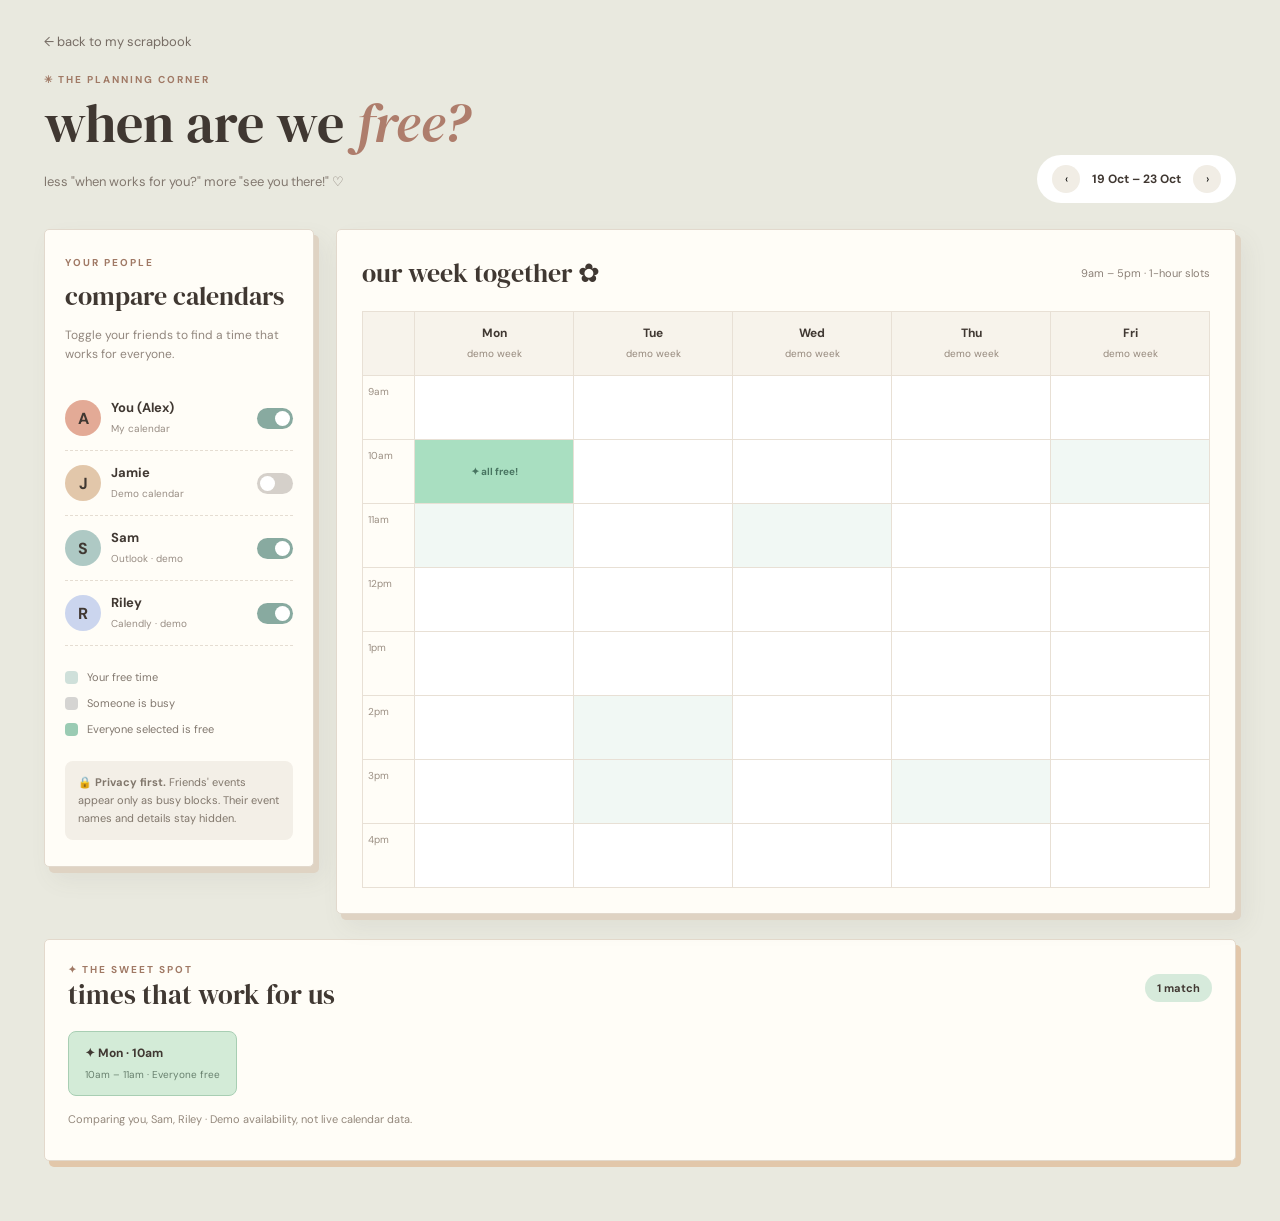
==== calendar.html @ c8f4300e "calendar update" ====
<!DOCTYPE html>
<html lang="en">
<head>
<meta charset="UTF-8">
<meta name="viewport" content="width=device-width, initial-scale=1">
<title>Our Little Plans — Calendar</title>
<style>
@import url('https://fonts.googleapis.com/css2?family=DM+Sans:wght@400;500;600;700&family=DM+Serif+Display:ital@0;1&display=swap');

:root {
  --ink: #403832;
  --paper: #fffdf7;
  --peach: #e3aa96;
  --sage: #aec9c4;
  --mint: #cfe0da;
  --beige: #e2c7aa;
  --grey: #e8e6e2;
}

* { box-sizing: border-box; }

body {
  margin: 0;
  color: var(--ink);
  font-family: 'DM Sans', sans-serif;
  background: #e9e9df;
}

button { font: inherit; cursor: pointer; }

.page {
  max-width: 1240px;
  margin: 0 auto;
  padding: 30px 24px 60px;
}

.back {
  color: #766c64;
  text-decoration: none;
  font-size: 13px;
}

.header {
  display: flex;
  justify-content: space-between;
  align-items: end;
  gap: 20px;
  margin: 22px 0 26px;
}

h1, h2, h3 {
  font-family: 'DM Serif Display', serif;
  font-weight: 400;
}

h1 { font-size: clamp(34px, 5vw, 54px); margin: 0; }
h1 em { color: #ae7d6c; }

.subtitle { color: #82786f; font-size: 13px; }

.week-nav {
  display: flex;
  align-items: center;
  gap: 12px;
  background: white;
  padding: 10px 15px;
  border-radius: 30px;
  font-size: 12px;
  white-space: nowrap;
}

.week-nav button {
  border: 0;
  background: #f1ede5;
  width: 28px;
  height: 28px;
  border-radius: 50%;
}

.layout {
  display: grid;
  grid-template-columns: 270px minmax(0, 1fr);
  gap: 22px;
  align-items: start;
}

.paper {
  background: var(--paper);
  border: 1px solid #e2d9cd;
  border-radius: 5px;
  box-shadow: 5px 6px 0 #dfd3c3, 9px 12px 25px #665d5015;
}

.sidebar { padding: 26px 20px; }

.small-label {
  text-transform: uppercase;
  letter-spacing: 2px;
  color: #a07965;
  font-size: 10px;
  font-weight: 700;
}

.sidebar h2 { margin: 9px 0 6px; font-size: 26px; }

.helper {
  color: #92877e;
  font-size: 12px;
  line-height: 1.6;
  margin-bottom: 22px;
}

.friend {
  display: flex;
  align-items: center;
  gap: 10px;
  padding: 13px 0;
  border-bottom: 1px dashed #e5ddd2;
  cursor: pointer;
}

.friend input {
  position: absolute;
  opacity: 0;
}

.avatar {
  width: 36px;
  height: 36px;
  border-radius: 50%;
  display: grid;
  place-items: center;
  font-weight: 700;
  flex-shrink: 0;
}

.friend-info { flex: 1; min-width: 0; }
.friend-info strong { display: block; font-size: 13px; }
.friend-info small { color: #988d84; font-size: 10px; }

.switch {
  width: 36px;
  height: 21px;
  border-radius: 20px;
  background: #d5d0ca;
  padding: 3px;
  transition: background .25s;
}

.switch::after {
  content: "";
  display: block;
  width: 15px;
  height: 15px;
  border-radius: 50%;
  background: white;
  transition: transform .25s;
}

.friend input:checked ~ .switch { background: #88aaa0; }
.friend input:checked ~ .switch::after { transform: translateX(15px); }
.friend:focus-within { outline: 2px solid #91b3af; outline-offset: 3px; }

.legend {
  margin-top: 24px;
  display: grid;
  gap: 12px;
  font-size: 11px;
  color: #82786f;
}

.legend-row { display: flex; align-items: center; gap: 9px; }

.dot { width: 13px; height: 13px; border-radius: 4px; }
.dot.free { background: var(--mint); }
.dot.busy { background: #d5d4d2; }
.dot.match { background: #9acbb3; }

.privacy-note {
  background: #f3efe7;
  padding: 13px;
  border-radius: 8px;
  margin-top: 25px;
  color: #81776c;
  font-size: 11px;
  line-height: 1.6;
}

.calendar-paper {
  padding: 25px;
  min-width: 0;
}

.calendar-top {
  display: flex;
  justify-content: space-between;
  align-items: center;
  margin-bottom: 20px;
  gap: 12px;
}

.calendar-top h2 { margin: 0; font-size: 26px; }
.calendar-top span { font-size: 11px; color: #8c8178; }

.calendar-scroll { overflow-x: auto; }

.calendar-grid {
  display: grid;
  grid-template-columns: 52px repeat(5, minmax(92px, 1fr));
  min-width: 550px;
  border-top: 1px solid #e8e0d5;
  border-left: 1px solid #e8e0d5;
}

.grid-head, .time-label, .slot {
  border-right: 1px solid #e8e0d5;
  border-bottom: 1px solid #e8e0d5;
}

.grid-head {
  padding: 13px 4px;
  text-align: center;
  background: #f7f3eb;
}

.grid-head strong { display: block; font-size: 12px; }
.grid-head small { font-size: 10px; color: #95887c; }

.time-label {
  font-size: 10px;
  padding: 9px 5px;
  color: #9b8f83;
}

.slot {
  height: 64px;
  padding: 5px;
  background: white;
  transition: background .35s, transform .2s;
  position: relative;
}

.slot.own-free { background: #f1f8f4; }
.slot.match { background: #ccebd9; }
.slot.best { background: #a9dfc1; }

.slot:hover { filter: brightness(.97); }

.slot-inner {
  height: 100%;
  display: flex;
  flex-direction: column;
  justify-content: center;
  gap: 3px;
}

.slot-label {
  font-size: 10px;
  font-weight: 700;
  color: #487461;
  text-align: center;
}

.busy-bar {
  height: 8px;
  border-radius: 3px;
  background: #d4d3d1;
  animation: slideIn .25s ease both;
}

.busy-bar.mine { background: #d5a491; }

.slot.best .slot-label {
  animation: pop .45s ease both;
}

@keyframes slideIn {
  from { opacity: 0; transform: scaleX(.4); }
  to { opacity: 1; transform: scaleX(1); }
}

@keyframes pop {
  0% { transform: scale(.7); opacity: 0; }
  65% { transform: scale(1.12); }
  100% { transform: scale(1); opacity: 1; }
}

.results {
  margin-top: 25px;
  padding: 23px;
  background: #fffdf7;
  border: 1px solid #e3d9cc;
  border-radius: 5px;
  box-shadow: 5px 6px 0 #e2c7aa;
}

.results-header {
  display: flex;
  justify-content: space-between;
  align-items: center;
  gap: 10px;
}

.results h2 { margin: 0; font-size: 27px; }

.count {
  background: #d6eadb;
  border-radius: 20px;
  padding: 7px 12px;
  font-size: 11px;
  font-weight: 700;
}

.result-list {
  display: flex;
  flex-wrap: wrap;
  gap: 10px;
  margin-top: 18px;
}

.result {
  border: 1px solid #c4dacb;
  background: #edf6ee;
  padding: 13px 16px;
  border-radius: 8px;
  font-size: 12px;
  animation: appear .3s ease both;
}

.result strong { display: block; margin-bottom: 5px; }
.result small { color: #68806e; }

.result.primary {
  background: #d3ebd7;
  border-color: #a8ceb3;
}

@keyframes appear {
  from { opacity: 0; transform: translateY(8px); }
  to { opacity: 1; transform: translateY(0); }
}

.footer-note {
  margin-top: 16px;
  font-size: 11px;
  color: #94887c;
}

@media(max-width: 800px) {
  .layout { grid-template-columns: 1fr; }
  .header { flex-direction: column; align-items: start; }
  .page { padding: 20px 14px 50px; }
  .calendar-paper { padding: 15px; }
}

@media(prefers-reduced-motion: reduce) {
  *, *::before, *::after {
    animation: none !important;
    transition: none !important;
  }
}
</style>
</head>

<body>
<main class="page">
  <a href="hub.html" class="back">← back to my scrapbook</a>

  <header class="header">
    <div>
      <div class="small-label">✳ THE PLANNING CORNER</div>
      <h1>when are we <em>free?</em></h1>
      <p class="subtitle">less "when works for you?" more "see you there!" ♡</p>
    </div>

    <div class="week-nav">
      <button id="prevWeek" aria-label="Previous week">‹</button>
      <strong id="weekTitle">This week's availability</strong>
      <button id="nextWeek" aria-label="Next week">›</button>
    </div>
  </header>

  <div class="layout">
    <aside class="paper sidebar">
      <div class="small-label">YOUR PEOPLE</div>
      <h2>compare calendars</h2>
      <p class="helper">Toggle your friends to find a time that works for everyone.</p>

      <div id="friendList"></div>

      <div class="legend">
        <div class="legend-row"><span class="dot free"></span> Your free time</div>
        <div class="legend-row"><span class="dot busy"></span> Someone is busy</div>
        <div class="legend-row"><span class="dot match"></span> Everyone selected is free</div>
      </div>

      <div class="privacy-note">
        🔒 <strong>Privacy first.</strong>
        Friends' events appear only as busy blocks. Their event names and details stay hidden.
      </div>
    </aside>

    <section class="paper calendar-paper">
      <div class="calendar-top">
        <h2>our week together ✿</h2>
        <span>9am – 5pm · 1-hour slots</span>
      </div>
      <div class="calendar-scroll">
        <div class="calendar-grid" id="calendarGrid"></div>
      </div>
    </section>
  </div>

  <section class="results">
    <div class="results-header">
      <div>
        <div class="small-label">✦ THE SWEET SPOT</div>
        <h2>times that work for us</h2>
      </div>
      <span class="count" id="matchCount">0 matches</span>
    </div>
    <div class="result-list" id="resultList"></div>
    <p class="footer-note" id="resultNote"></p>
  </section>
</main>

<script>
// DEMO DATA — no external calendar accounts are accessed.
const DAYS = ["Mon", "Tue", "Wed", "Thu", "Fri"];
const HOURS = [9,10,11,12,13,14,15,16];

const people = [
  {
    id: "alex",
    name: "You (Alex)",
    source: "My calendar",
    color: "#e3aa96",
    free: ["Mon-10","Mon-11","Tue-14","Tue-15","Wed-11","Thu-15","Fri-10"]
  },
  {
    id: "jamie",
    name: "Jamie",
    source: "Demo calendar",
    color: "#e2c7aa",
    free: ["Mon-10","Mon-11","Tue-14","Wed-11","Thu-15"]
  },
  {
    id: "sam",
    name: "Sam",
    source: "Outlook · demo",
    color: "#aec9c4",
    free: ["Mon-10","Tue-14","Wed-11","Fri-10"]
  },
  {
    id: "riley",
    name: "Riley",
    source: "Calendly · demo",
    color: "#cbd5ee",
    free: ["Mon-10","Tue-15","Thu-15","Fri-12"]
  }
];

const selected = new Set(["sam","riley"]);
let weekOffset = 0;

const friendList = document.getElementById("friendList");
const grid = document.getElementById("calendarGrid");
const resultList = document.getElementById("resultList");
const matchCount = document.getElementById("matchCount");
const resultNote = document.getElementById("resultNote");

function renderFriends() {
  friendList.innerHTML = "";

  people.forEach((person, index) => {
    const row = document.createElement("label");
    row.className = "friend";

    const checked = index === 0 || selected.has(person.id);

    row.innerHTML = `
      <span class="avatar" style="background:${person.color}">
        ${person.name === "You (Alex)" ? "A" : person.name[0]}
      </span>
      <span class="friend-info">
        <strong>${person.name}</strong>
        <small>${person.source}</small>
      </span>
      <input type="checkbox" ${checked ? "checked" : ""}
        ${index === 0 ? "disabled" : ""}>
      <span class="switch"></span>
    `;

    if (index !== 0) {
      const checkbox = row.querySelector("input");
      checkbox.addEventListener("change", () => {
        if (checkbox.checked) selected.add(person.id);
        else selected.delete(person.id);
        renderCalendar();
      });
    }

    friendList.appendChild(row);
  });
}

function activePeople() {
  return people.filter(p => p.id === "alex" || selected.has(p.id));
}

function isFree(person, slot) {
  return person.free.includes(slot);
}

function formatHour(hour) {
  const suffix = hour >= 12 ? "pm" : "am";
  const number = hour % 12 || 12;
  return `${number}${suffix}`;
}

function getMatches() {
  const active = activePeople();
  const matches = [];

  DAYS.forEach(day => {
    HOURS.forEach(hour => {
      const slot = `${day}-${hour}`;
      if (active.every(person => isFree(person, slot))) {
        matches.push({day, hour, slot});
      }
    });
  });

  return matches;
}

function renderCalendar() {
  const active = activePeople();
  const matches = getMatches();
  const matchKeys = new Set(matches.map(m => m.slot));

  grid.innerHTML = '<div class="grid-head"></div>';

  DAYS.forEach(day => {
    const el = document.createElement("div");
    el.className = "grid-head";
    el.innerHTML = `<strong>${day}</strong><small>demo week</small>`;
    grid.appendChild(el);
  });

  HOURS.forEach(hour => {
    const time = document.createElement("div");
    time.className = "time-label";
    time.textContent = formatHour(hour);
    grid.appendChild(time);

    DAYS.forEach(day => {
      const slot = `${day}-${hour}`;
      const ownFree = isFree(people[0], slot);
      const everyoneFree = matchKeys.has(slot);

      const cell = document.createElement("div");
      cell.className = "slot";

      if (ownFree) cell.classList.add("own-free");
      if (everyoneFree && active.length > 1) cell.classList.add("match");
      if (everyoneFree && active.length > 2) cell.classList.add("best");

      const inner = document.createElement("div");
      inner.className = "slot-inner";

      if (everyoneFree && active.length > 1) {
        const label = document.createElement("span");
        label.className = "slot-label";
        label.textContent = "✦ all free!";
        inner.appendChild(label);
      } 

      cell.title = `${day} ${formatHour(hour)} — ${
        everyoneFree ? "Everyone selected is free" : "Not everyone is free"
      }`;

      cell.appendChild(inner);
      grid.appendChild(cell);
    });
  });

  renderResults(matches);
}

function renderResults(matches) {
  matchCount.textContent =
    `${matches.length} ${matches.length === 1 ? "match" : "matches"}`;

  resultList.innerHTML = "";

  if (matches.length === 0) {
    resultList.textContent = "No shared free slots this week. Try toggling off a friend ♡";
  } else {
    matches.forEach((match, index) => {
      const card = document.createElement("div");
      card.className = `result ${index === 0 ? "primary" : ""}`;
      card.style.animationDelay = `${index * 60}ms`;

      const title = document.createElement("strong");
      title.textContent = `${index === 0 ? "✦ " : "♡ "}${match.day} · ${formatHour(match.hour)}`;

      const detail = document.createElement("small");
      detail.textContent = `${formatHour(match.hour)} – ${formatHour(match.hour + 1)} · Everyone free`;

      card.append(title, detail);
      resultList.appendChild(card);
    });
  }

  const names = activePeople().map(p =>
    p.id === "alex" ? "you" : p.name
  );

  resultNote.textContent =
    `Comparing ${names.join(", ")} · Demo availability, not live calendar data.`;
}

// Week navigation changes the displayed week label.
// The demo availability template repeats each week.
function updateWeek() {
  const monday = new Date(2026, 9, 19);
  monday.setDate(monday.getDate() + weekOffset * 7);

  const friday = new Date(monday);
  friday.setDate(friday.getDate() + 4);

  const options = {day:"numeric", month:"short"};
  document.getElementById("weekTitle").textContent =
    `${monday.toLocaleDateString("en-GB", options)} – ${friday.toLocaleDateString("en-GB", options)}`;

  renderCalendar();
}

document.getElementById("prevWeek").addEventListener("click", () => {
  weekOffset--;
  updateWeek();
});

document.getElementById("nextWeek").addEventListener("click", () => {
  weekOffset++;
  updateWeek();
});

renderFriends();
updateWeek();
</script>
</body>
</html>
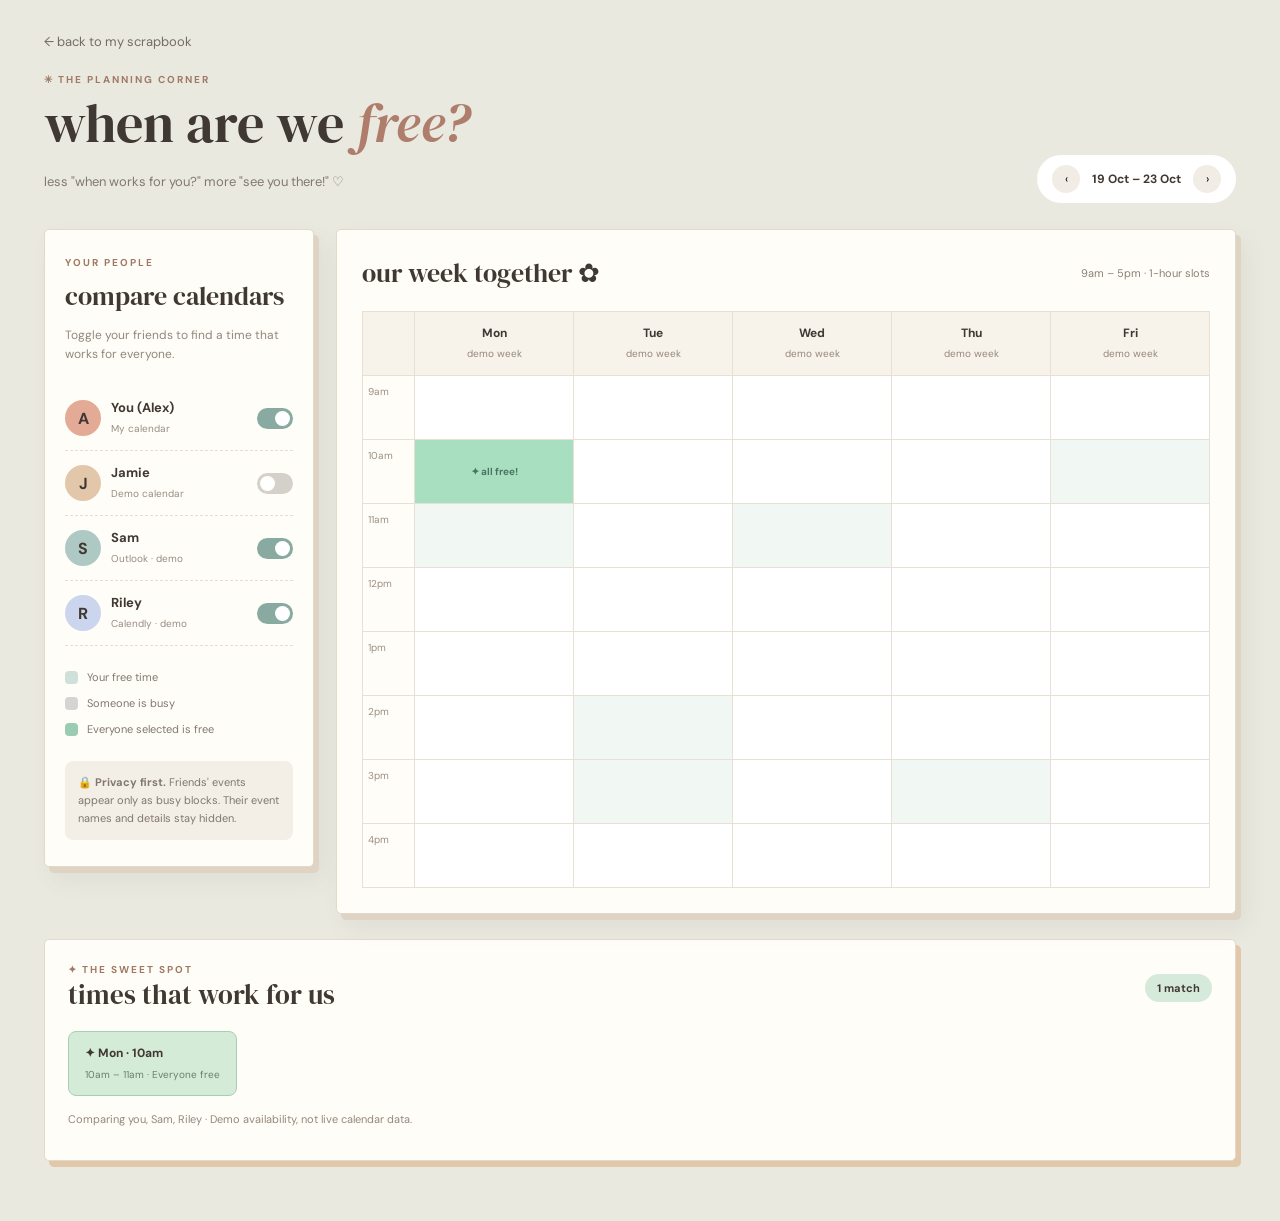
==== commit 19ac99f8: "commit for safety net" ====
--- a/calendar.html
+++ b/calendar.html
@@ -262,18 +262,7 @@
   text-align: center;
 }
 
-.busy-bar {
-  height: 8px;
-  border-radius: 3px;
-  background: #d4d3d1;
-  animation: slideIn .25s ease both;
-}
-
-.busy-bar.mine { background: #d5a491; }
-
-.slot.best .slot-label {
-  animation: pop .45s ease both;
-}
+
 
 @keyframes slideIn {
   from { opacity: 0; transform: scaleX(.4); }
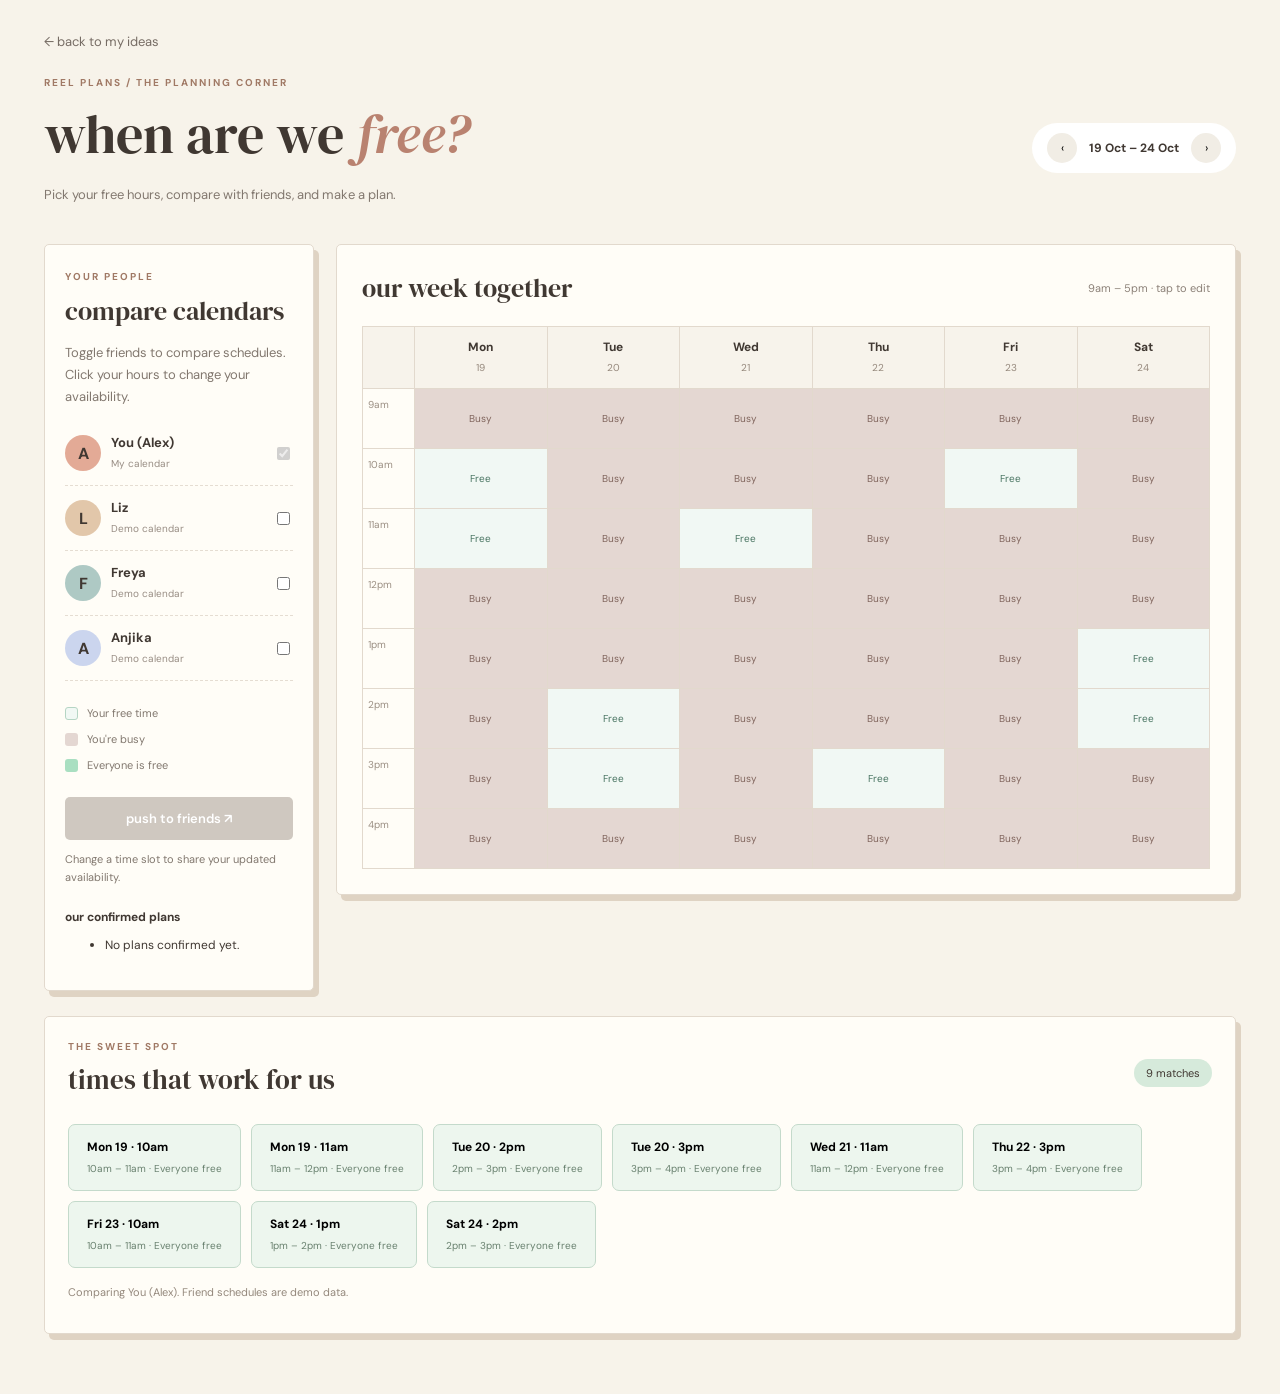
==== commit 6e4f7c77: "updated calendar" ====
--- a/calendar.html
+++ b/calendar.html
@@ -2,370 +2,27 @@
 <!DOCTYPE html>
 <html lang="en">
 <head>
-<meta charset="UTF-8">
-<meta name="viewport" content="width=device-width, initial-scale=1">
-<title>Our Little Plans — Calendar</title>
-<style>
-@import url('https://fonts.googleapis.com/css2?family=DM+Sans:wght@400;500;600;700&family=DM+Serif+Display:ital@0;1&display=swap');
+  <meta charset="UTF-8">
+  <meta name="viewport" content="width=device-width, initial-scale=1">
+  <title>Reel Plans | Calendar</title>
+  <link rel="stylesheet" href="calendar.css">
+  <script src="calendar.js" defer></script>
+</head>
+<body>
 
-:root {
-  --ink: #403832;
-  --paper: #fffdf7;
-  --peach: #e3aa96;
-  --sage: #aec9c4;
-  --mint: #cfe0da;
-  --beige: #e2c7aa;
-  --grey: #e8e6e2;
-}
-
-* { box-sizing: border-box; }
-
-body {
-  margin: 0;
-  color: var(--ink);
-  font-family: 'DM Sans', sans-serif;
-  background: #e9e9df;
-}
-
-button { font: inherit; cursor: pointer; }
-
-.page {
-  max-width: 1240px;
-  margin: 0 auto;
-  padding: 30px 24px 60px;
-}
-
-.back {
-  color: #766c64;
-  text-decoration: none;
-  font-size: 13px;
-}
-
-.header {
-  display: flex;
-  justify-content: space-between;
-  align-items: end;
-  gap: 20px;
-  margin: 22px 0 26px;
-}
-
-h1, h2, h3 {
-  font-family: 'DM Serif Display', serif;
-  font-weight: 400;
-}
-
-h1 { font-size: clamp(34px, 5vw, 54px); margin: 0; }
-h1 em { color: #ae7d6c; }
-
-.subtitle { color: #82786f; font-size: 13px; }
-
-.week-nav {
-  display: flex;
-  align-items: center;
-  gap: 12px;
-  background: white;
-  padding: 10px 15px;
-  border-radius: 30px;
-  font-size: 12px;
-  white-space: nowrap;
-}
-
-.week-nav button {
-  border: 0;
-  background: #f1ede5;
-  width: 28px;
-  height: 28px;
-  border-radius: 50%;
-}
-
-.layout {
-  display: grid;
-  grid-template-columns: 270px minmax(0, 1fr);
-  gap: 22px;
-  align-items: start;
-}
-
-.paper {
-  background: var(--paper);
-  border: 1px solid #e2d9cd;
-  border-radius: 5px;
-  box-shadow: 5px 6px 0 #dfd3c3, 9px 12px 25px #665d5015;
-}
-
-.sidebar { padding: 26px 20px; }
-
-.small-label {
-  text-transform: uppercase;
-  letter-spacing: 2px;
-  color: #a07965;
-  font-size: 10px;
-  font-weight: 700;
-}
-
-.sidebar h2 { margin: 9px 0 6px; font-size: 26px; }
-
-.helper {
-  color: #92877e;
-  font-size: 12px;
-  line-height: 1.6;
-  margin-bottom: 22px;
-}
-
-.friend {
-  display: flex;
-  align-items: center;
-  gap: 10px;
-  padding: 13px 0;
-  border-bottom: 1px dashed #e5ddd2;
-  cursor: pointer;
-}
-
-.friend input {
-  position: absolute;
-  opacity: 0;
-}
-
-.avatar {
-  width: 36px;
-  height: 36px;
-  border-radius: 50%;
-  display: grid;
-  place-items: center;
-  font-weight: 700;
-  flex-shrink: 0;
-}
-
-.friend-info { flex: 1; min-width: 0; }
-.friend-info strong { display: block; font-size: 13px; }
-.friend-info small { color: #988d84; font-size: 10px; }
-
-.switch {
-  width: 36px;
-  height: 21px;
-  border-radius: 20px;
-  background: #d5d0ca;
-  padding: 3px;
-  transition: background .25s;
-}
-
-.switch::after {
-  content: "";
-  display: block;
-  width: 15px;
-  height: 15px;
-  border-radius: 50%;
-  background: white;
-  transition: transform .25s;
-}
-
-.friend input:checked ~ .switch { background: #88aaa0; }
-.friend input:checked ~ .switch::after { transform: translateX(15px); }
-.friend:focus-within { outline: 2px solid #91b3af; outline-offset: 3px; }
-
-.legend {
-  margin-top: 24px;
-  display: grid;
-  gap: 12px;
-  font-size: 11px;
-  color: #82786f;
-}
-
-.legend-row { display: flex; align-items: center; gap: 9px; }
-
-.dot { width: 13px; height: 13px; border-radius: 4px; }
-.dot.free { background: var(--mint); }
-.dot.busy { background: #d5d4d2; }
-.dot.match { background: #9acbb3; }
-
-.privacy-note {
-  background: #f3efe7;
-  padding: 13px;
-  border-radius: 8px;
-  margin-top: 25px;
-  color: #81776c;
-  font-size: 11px;
-  line-height: 1.6;
-}
-
-.calendar-paper {
-  padding: 25px;
-  min-width: 0;
-}
-
-.calendar-top {
-  display: flex;
-  justify-content: space-between;
-  align-items: center;
-  margin-bottom: 20px;
-  gap: 12px;
-}
-
-.calendar-top h2 { margin: 0; font-size: 26px; }
-.calendar-top span { font-size: 11px; color: #8c8178; }
-
-.calendar-scroll { overflow-x: auto; }
-
-.calendar-grid {
-  display: grid;
-  grid-template-columns: 52px repeat(5, minmax(92px, 1fr));
-  min-width: 550px;
-  border-top: 1px solid #e8e0d5;
-  border-left: 1px solid #e8e0d5;
-}
-
-.grid-head, .time-label, .slot {
-  border-right: 1px solid #e8e0d5;
-  border-bottom: 1px solid #e8e0d5;
-}
-
-.grid-head {
-  padding: 13px 4px;
-  text-align: center;
-  background: #f7f3eb;
-}
-
-.grid-head strong { display: block; font-size: 12px; }
-.grid-head small { font-size: 10px; color: #95887c; }
-
-.time-label {
-  font-size: 10px;
-  padding: 9px 5px;
-  color: #9b8f83;
-}
-
-.slot {
-  height: 64px;
-  padding: 5px;
-  background: white;
-  transition: background .35s, transform .2s;
-  position: relative;
-}
-
-.slot.own-free { background: #f1f8f4; }
-.slot.match { background: #ccebd9; }
-.slot.best { background: #a9dfc1; }
-
-.slot:hover { filter: brightness(.97); }
-
-.slot-inner {
-  height: 100%;
-  display: flex;
-  flex-direction: column;
-  justify-content: center;
-  gap: 3px;
-}
-
-.slot-label {
-  font-size: 10px;
-  font-weight: 700;
-  color: #487461;
-  text-align: center;
-}
-
-
-
-@keyframes slideIn {
-  from { opacity: 0; transform: scaleX(.4); }
-  to { opacity: 1; transform: scaleX(1); }
-}
-
-@keyframes pop {
-  0% { transform: scale(.7); opacity: 0; }
-  65% { transform: scale(1.12); }
-  100% { transform: scale(1); opacity: 1; }
-}
-
-.results {
-  margin-top: 25px;
-  padding: 23px;
-  background: #fffdf7;
-  border: 1px solid #e3d9cc;
-  border-radius: 5px;
-  box-shadow: 5px 6px 0 #e2c7aa;
-}
-
-.results-header {
-  display: flex;
-  justify-content: space-between;
-  align-items: center;
-  gap: 10px;
-}
-
-.results h2 { margin: 0; font-size: 27px; }
-
-.count {
-  background: #d6eadb;
-  border-radius: 20px;
-  padding: 7px 12px;
-  font-size: 11px;
-  font-weight: 700;
-}
-
-.result-list {
-  display: flex;
-  flex-wrap: wrap;
-  gap: 10px;
-  margin-top: 18px;
-}
-
-.result {
-  border: 1px solid #c4dacb;
-  background: #edf6ee;
-  padding: 13px 16px;
-  border-radius: 8px;
-  font-size: 12px;
-  animation: appear .3s ease both;
-}
-
-.result strong { display: block; margin-bottom: 5px; }
-.result small { color: #68806e; }
-
-.result.primary {
-  background: #d3ebd7;
-  border-color: #a8ceb3;
-}
-
-@keyframes appear {
-  from { opacity: 0; transform: translateY(8px); }
-  to { opacity: 1; transform: translateY(0); }
-}
-
-.footer-note {
-  margin-top: 16px;
-  font-size: 11px;
-  color: #94887c;
-}
-
-@media(max-width: 800px) {
-  .layout { grid-template-columns: 1fr; }
-  .header { flex-direction: column; align-items: start; }
-  .page { padding: 20px 14px 50px; }
-  .calendar-paper { padding: 15px; }
-}
-
-@media(prefers-reduced-motion: reduce) {
-  *, *::before, *::after {
-    animation: none !important;
-    transition: none !important;
-  }
-}
-</style>
-</head>
-
-<body>
 <main class="page">
-  <a href="hub.html" class="back">← back to my scrapbook</a>
+  <a href="real_app.py" class="back">← back to my ideas</a>
 
   <header class="header">
     <div>
-      <div class="small-label">✳ THE PLANNING CORNER</div>
+      <div class="small-label">REEL PLANS / THE PLANNING CORNER</div>
       <h1>when are we <em>free?</em></h1>
-      <p class="subtitle">less "when works for you?" more "see you there!" ♡</p>
+      <p class="subtitle">Pick your free hours, compare with friends, and make a plan.</p>
     </div>
 
     <div class="week-nav">
       <button id="prevWeek" aria-label="Previous week">‹</button>
-      <strong id="weekTitle">This week's availability</strong>
+      <strong id="weekTitle"></strong>
       <button id="nextWeek" aria-label="Next week">›</button>
     </div>
   </header>
@@ -374,27 +31,36 @@
     <aside class="paper sidebar">
       <div class="small-label">YOUR PEOPLE</div>
       <h2>compare calendars</h2>
-      <p class="helper">Toggle your friends to find a time that works for everyone.</p>
+      <p class="helper">
+        Toggle friends to compare schedules.
+        Click your hours to change your availability.
+      </p>
 
       <div id="friendList"></div>
 
       <div class="legend">
-        <div class="legend-row"><span class="dot free"></span> Your free time</div>
-        <div class="legend-row"><span class="dot busy"></span> Someone is busy</div>
-        <div class="legend-row"><span class="dot match"></span> Everyone selected is free</div>
+        <div class="legend-row"><span class="dot free"></span>Your free time</div>
+        <div class="legend-row"><span class="dot busy"></span>You're busy</div>
+        <div class="legend-row"><span class="dot match"></span>Everyone is free</div>
       </div>
 
-      <div class="privacy-note">
-        🔒 <strong>Privacy first.</strong>
-        Friends' events appear only as busy blocks. Their event names and details stay hidden.
+      <button id="pushBtn" class="push-btn" disabled>push to friends ↗</button>
+      <p class="push-hint" id="pushHint">
+        Change a time slot to share your updated availability.
+      </p>
+
+      <div class="saved-plans">
+        <strong>our confirmed plans</strong>
+        <ul id="savedPlans"></ul>
       </div>
     </aside>
 
     <section class="paper calendar-paper">
       <div class="calendar-top">
-        <h2>our week together ✿</h2>
-        <span>9am – 5pm · 1-hour slots</span>
+        <h2>our week together</h2>
+        <span>9am – 5pm · tap to edit</span>
       </div>
+
       <div class="calendar-scroll">
         <div class="calendar-grid" id="calendarGrid"></div>
       </div>
@@ -404,241 +70,39 @@
   <section class="results">
     <div class="results-header">
       <div>
-        <div class="small-label">✦ THE SWEET SPOT</div>
+        <div class="small-label">THE SWEET SPOT</div>
         <h2>times that work for us</h2>
       </div>
       <span class="count" id="matchCount">0 matches</span>
     </div>
+
     <div class="result-list" id="resultList"></div>
     <p class="footer-note" id="resultNote"></p>
   </section>
 </main>
 
-<script>
-// DEMO DATA — no external calendar accounts are accessed.
-const DAYS = ["Mon", "Tue", "Wed", "Thu", "Fri"];
-const HOURS = [9,10,11,12,13,14,15,16];
+<!-- PLAN POPUP -->
+<div class="modal" id="planModal" hidden>
+  <div class="modal-content" role="dialog"
+       aria-modal="true" aria-labelledby="modalTitle">
 
-const people = [
-  {
-    id: "alex",
-    name: "You (Alex)",
-    source: "My calendar",
-    color: "#e3aa96",
-    free: ["Mon-10","Mon-11","Tue-14","Tue-15","Wed-11","Thu-15","Fri-10"]
-  },
-  {
-    id: "jamie",
-    name: "Jamie",
-    source: "Demo calendar",
-    color: "#e2c7aa",
-    free: ["Mon-10","Mon-11","Tue-14","Wed-11","Thu-15"]
-  },
-  {
-    id: "sam",
-    name: "Sam",
-    source: "Outlook · demo",
-    color: "#aec9c4",
-    free: ["Mon-10","Tue-14","Wed-11","Fri-10"]
-  },
-  {
-    id: "riley",
-    name: "Riley",
-    source: "Calendly · demo",
-    color: "#cbd5ee",
-    free: ["Mon-10","Tue-15","Thu-15","Fri-12"]
-  }
-];
+    <button class="close" id="closeModal" aria-label="Close popup">×</button>
 
-const selected = new Set(["sam","riley"]);
-let weekOffset = 0;
+    <div class="small-label">LET'S MAKE IT HAPPEN</div>
+    <h2 id="modalTitle">it's a date!</h2>
+    <p class="modal-date" id="modalDate"></p>
 
-const friendList = document.getElementById("friendList");
-const grid = document.getElementById("calendarGrid");
-const resultList = document.getElementById("resultList");
-const matchCount = document.getElementById("matchCount");
-const resultNote = document.getElementById("resultNote");
+    <div class="suggestions-title">suggestions from your saved content</div>
+    <div id="suggestions"></div>
 
-function renderFriends() {
-  friendList.innerHTML = "";
+    <label class="place-label" for="placeInput">where are we going?</label>
+    <input class="place-input" id="placeInput"
+           placeholder="Type a place or choose above">
 
-  people.forEach((person, index) => {
-    const row = document.createElement("label");
-    row.className = "friend";
+    <button class="confirm-btn" id="confirmPlan">make this plan ↗</button>
+    <p class="modal-message" id="modalMessage" role="status"></p>
+  </div>
+</div>
 
-    const checked = index === 0 || selected.has(person.id);
-
-    row.innerHTML = `
-      <span class="avatar" style="background:${person.color}">
-        ${person.name === "You (Alex)" ? "A" : person.name[0]}
-      </span>
-      <span class="friend-info">
-        <strong>${person.name}</strong>
-        <small>${person.source}</small>
-      </span>
-      <input type="checkbox" ${checked ? "checked" : ""}
-        ${index === 0 ? "disabled" : ""}>
-      <span class="switch"></span>
-    `;
-
-    if (index !== 0) {
-      const checkbox = row.querySelector("input");
-      checkbox.addEventListener("change", () => {
-        if (checkbox.checked) selected.add(person.id);
-        else selected.delete(person.id);
-        renderCalendar();
-      });
-    }
-
-    friendList.appendChild(row);
-  });
-}
-
-function activePeople() {
-  return people.filter(p => p.id === "alex" || selected.has(p.id));
-}
-
-function isFree(person, slot) {
-  return person.free.includes(slot);
-}
-
-function formatHour(hour) {
-  const suffix = hour >= 12 ? "pm" : "am";
-  const number = hour % 12 || 12;
-  return `${number}${suffix}`;
-}
-
-function getMatches() {
-  const active = activePeople();
-  const matches = [];
-
-  DAYS.forEach(day => {
-    HOURS.forEach(hour => {
-      const slot = `${day}-${hour}`;
-      if (active.every(person => isFree(person, slot))) {
-        matches.push({day, hour, slot});
-      }
-    });
-  });
-
-  return matches;
-}
-
-function renderCalendar() {
-  const active = activePeople();
-  const matches = getMatches();
-  const matchKeys = new Set(matches.map(m => m.slot));
-
-  grid.innerHTML = '<div class="grid-head"></div>';
-
-  DAYS.forEach(day => {
-    const el = document.createElement("div");
-    el.className = "grid-head";
-    el.innerHTML = `<strong>${day}</strong><small>demo week</small>`;
-    grid.appendChild(el);
-  });
-
-  HOURS.forEach(hour => {
-    const time = document.createElement("div");
-    time.className = "time-label";
-    time.textContent = formatHour(hour);
-    grid.appendChild(time);
-
-    DAYS.forEach(day => {
-      const slot = `${day}-${hour}`;
-      const ownFree = isFree(people[0], slot);
-      const everyoneFree = matchKeys.has(slot);
-
-      const cell = document.createElement("div");
-      cell.className = "slot";
-
-      if (ownFree) cell.classList.add("own-free");
-      if (everyoneFree && active.length > 1) cell.classList.add("match");
-      if (everyoneFree && active.length > 2) cell.classList.add("best");
-
-      const inner = document.createElement("div");
-      inner.className = "slot-inner";
-
-      if (everyoneFree && active.length > 1) {
-        const label = document.createElement("span");
-        label.className = "slot-label";
-        label.textContent = "✦ all free!";
-        inner.appendChild(label);
-      } 
-
-      cell.title = `${day} ${formatHour(hour)} — ${
-        everyoneFree ? "Everyone selected is free" : "Not everyone is free"
-      }`;
-
-      cell.appendChild(inner);
-      grid.appendChild(cell);
-    });
-  });
-
-  renderResults(matches);
-}
-
-function renderResults(matches) {
-  matchCount.textContent =
-    `${matches.length} ${matches.length === 1 ? "match" : "matches"}`;
-
-  resultList.innerHTML = "";
-
-  if (matches.length === 0) {
-    resultList.textContent = "No shared free slots this week. Try toggling off a friend ♡";
-  } else {
-    matches.forEach((match, index) => {
-      const card = document.createElement("div");
-      card.className = `result ${index === 0 ? "primary" : ""}`;
-      card.style.animationDelay = `${index * 60}ms`;
-
-      const title = document.createElement("strong");
-      title.textContent = `${index === 0 ? "✦ " : "♡ "}${match.day} · ${formatHour(match.hour)}`;
-
-      const detail = document.createElement("small");
-      detail.textContent = `${formatHour(match.hour)} – ${formatHour(match.hour + 1)} · Everyone free`;
-
-      card.append(title, detail);
-      resultList.appendChild(card);
-    });
-  }
-
-  const names = activePeople().map(p =>
-    p.id === "alex" ? "you" : p.name
-  );
-
-  resultNote.textContent =
-    `Comparing ${names.join(", ")} · Demo availability, not live calendar data.`;
-}
-
-// Week navigation changes the displayed week label.
-// The demo availability template repeats each week.
-function updateWeek() {
-  const monday = new Date(2026, 9, 19);
-  monday.setDate(monday.getDate() + weekOffset * 7);
-
-  const friday = new Date(monday);
-  friday.setDate(friday.getDate() + 4);
-
-  const options = {day:"numeric", month:"short"};
-  document.getElementById("weekTitle").textContent =
-    `${monday.toLocaleDateString("en-GB", options)} – ${friday.toLocaleDateString("en-GB", options)}`;
-
-  renderCalendar();
-}
-
-document.getElementById("prevWeek").addEventListener("click", () => {
-  weekOffset--;
-  updateWeek();
-});
-
-document.getElementById("nextWeek").addEventListener("click", () => {
-  weekOffset++;
-  updateWeek();
-});
-
-renderFriends();
-updateWeek();
-</script>
 </body>
 </html>
--- a/calendar.css
+++ b/calendar.css
@@ -0,0 +1,468 @@
+
+@import url('https://fonts.googleapis.com/css2?family=DM+Sans:wght@400;500;600;700&family=DM+Serif+Display:ital@0;1&display=swap');
+
+:root {
+  --ink: #403832;
+  --paper: #fffdf7;
+  --peach: #b98270;
+  --sage: #aec9c4;
+  --mint: #d8ebdf;
+  --border: #e2d9cd;
+}
+
+* { box-sizing: border-box; }
+
+body {
+  margin: 0;
+  background: #f7f3ea;
+  color: var(--ink);
+  font-family: "DM Sans", sans-serif;
+}
+
+button, input { font: inherit; }
+button { cursor: pointer; }
+a { color: inherit; }
+
+h1, h2, h3 {
+  font-family: "DM Serif Display", Georgia, serif;
+  font-weight: 400;
+}
+
+.page {
+  max-width: 1240px;
+  margin: auto;
+  padding: 30px 24px 60px;
+}
+
+.back {
+  font-size: 13px;
+  color: #766c64;
+  text-decoration: none;
+}
+
+.header {
+  display: flex;
+  justify-content: space-between;
+  align-items: center;
+  gap: 20px;
+  margin: 25px 0;
+}
+
+h1 {
+  font-size: clamp(36px, 5vw, 54px);
+  margin: 8px 0;
+}
+
+h1 em { color: var(--peach); }
+
+.subtitle, .helper {
+  color: #82786f;
+  font-size: 13px;
+  line-height: 1.7;
+}
+
+.small-label {
+  color: #a07965;
+  text-transform: uppercase;
+  letter-spacing: 2px;
+  font-size: 10px;
+  font-weight: 700;
+}
+
+.week-nav {
+  display: flex;
+  align-items: center;
+  gap: 12px;
+  padding: 10px 15px;
+  background: white;
+  border-radius: 30px;
+  font-size: 12px;
+  white-space: nowrap;
+}
+
+.week-nav button {
+  border: 0;
+  background: #f1ede5;
+  width: 30px;
+  height: 30px;
+  border-radius: 50%;
+}
+
+.layout {
+  display: grid;
+  grid-template-columns: 270px minmax(0, 1fr);
+  gap: 22px;
+  align-items: start;
+}
+
+.paper, .results {
+  background: var(--paper);
+  border: 1px solid var(--border);
+  border-radius: 5px;
+  box-shadow: 5px 6px 0 #dfd3c3;
+}
+
+.sidebar { padding: 25px 20px; }
+
+.sidebar h2 {
+  font-size: 26px;
+  margin: 10px 0;
+}
+
+.friend {
+  display: flex;
+  align-items: center;
+  gap: 10px;
+  padding: 13px 0;
+  border-bottom: 1px dashed #e5ddd2;
+  cursor: pointer;
+}
+
+.avatar {
+  width: 36px;
+  height: 36px;
+  border-radius: 50%;
+  display: grid;
+  place-items: center;
+  font-weight: 700;
+}
+
+.friend-info { flex: 1; }
+
+.friend-info strong {
+  display: block;
+  font-size: 13px;
+}
+
+.friend-info small {
+  color: #988d84;
+  font-size: 10px;
+}
+
+.friend input { accent-color: #88aaa0; }
+
+.legend {
+  margin: 25px 0;
+  display: grid;
+  gap: 12px;
+  font-size: 11px;
+  color: #82786f;
+}
+
+.legend-row {
+  display: flex;
+  align-items: center;
+  gap: 9px;
+}
+
+.dot {
+  width: 13px;
+  height: 13px;
+  border-radius: 3px;
+}
+
+.dot.free {
+  background: #f1f8f4;
+  border: 1px solid #b5d5c4;
+}
+
+.dot.busy { background: #e4d7d2; }
+.dot.match { background: #a9dfc1; }
+
+.push-btn, .confirm-btn {
+  width: 100%;
+  border: 0;
+  background: var(--peach);
+  color: white;
+  padding: 13px;
+  border-radius: 5px;
+  font-size: 13px;
+  font-weight: 600;
+}
+
+.push-btn:hover, .confirm-btn:hover {
+  background: #986b5b;
+}
+
+.push-btn:disabled {
+  background: #cfc8c0;
+  cursor: not-allowed;
+}
+
+.push-hint {
+  color: #82786f;
+  font-size: 11px;
+  line-height: 1.6;
+}
+
+.calendar-paper {
+  padding: 25px;
+  min-width: 0;
+}
+
+.calendar-top {
+  display: flex;
+  justify-content: space-between;
+  align-items: center;
+  gap: 12px;
+  margin-bottom: 20px;
+}
+
+.calendar-top h2 {
+  margin: 0;
+  font-size: 26px;
+}
+
+.calendar-top span {
+  color: #8c8178;
+  font-size: 11px;
+}
+
+.calendar-scroll { overflow-x: auto; }
+
+.calendar-grid {
+  display: grid;
+  grid-template-columns: 52px repeat(6, minmax(85px, 1fr));
+  min-width: 600px;
+  border-top: 1px solid var(--border);
+  border-left: 1px solid var(--border);
+}
+
+.grid-head, .time-label, .slot {
+  border-right: 1px solid var(--border);
+  border-bottom: 1px solid var(--border);
+}
+
+.grid-head {
+  padding: 12px 3px;
+  text-align: center;
+  background: #f7f3eb;
+}
+
+.grid-head strong {
+  display: block;
+  font-size: 12px;
+}
+
+.grid-head small {
+  color: #95887c;
+  font-size: 10px;
+}
+
+.time-label {
+  padding: 9px 5px;
+  font-size: 10px;
+  color: #9b8f83;
+}
+
+.slot {
+  height: 60px;
+  padding: 5px;
+  background: #e4d7d2;
+  border-top: 0;
+  border-left: 0;
+  color: #80655d;
+  font-size: 10px;
+  transition: background .15s;
+}
+
+.slot.own-free {
+  background: #f1f8f4;
+  color: #487461;
+}
+
+.slot.match {
+  background: #a9dfc1;
+  color: #356b51;
+  font-weight: 700;
+}
+
+.slot:hover { filter: brightness(.94); }
+
+.slot:focus-visible {
+  outline: 3px solid #a07965;
+  outline-offset: -3px;
+}
+
+.results {
+  margin-top: 25px;
+  padding: 23px;
+}
+
+.results-header {
+  display: flex;
+  justify-content: space-between;
+  align-items: center;
+  gap: 10px;
+}
+
+.results h2 {
+  margin: 8px 0;
+  font-size: 27px;
+}
+
+.count {
+  background: #d6eadb;
+  border-radius: 20px;
+  padding: 7px 12px;
+  font-size: 11px;
+}
+
+.result-list {
+  display: flex;
+  flex-wrap: wrap;
+  gap: 10px;
+  margin-top: 18px;
+}
+
+.result {
+  text-align: left;
+  border: 1px solid #c4dacb;
+  background: #edf6ee;
+  padding: 14px 18px;
+  border-radius: 7px;
+  font-size: 12px;
+}
+
+.result:hover {
+  background: #d3ebd7;
+  transform: translateY(-2px);
+}
+
+.result strong {
+  display: block;
+  margin-bottom: 5px;
+}
+
+.result small { color: #68806e; }
+
+.footer-note {
+  margin-top: 17px;
+  color: #94887c;
+  font-size: 11px;
+}
+
+/* POPUP */
+
+.modal {
+  position: fixed;
+  inset: 0;
+  z-index: 100;
+  background: rgba(35, 30, 25, .55);
+  display: flex;
+  align-items: center;
+  justify-content: center;
+  padding: 20px;
+}
+
+.modal[hidden] { display: none; }
+
+.modal-content {
+  background: var(--paper);
+  padding: 30px;
+  width: 100%;
+  max-width: 500px;
+  max-height: 90vh;
+  overflow-y: auto;
+  border-radius: 7px;
+  box-shadow: 8px 10px 0 #d6bda8;
+  position: relative;
+}
+
+.close {
+  position: absolute;
+  top: 15px;
+  right: 18px;
+  border: 0;
+  background: none;
+  font-size: 25px;
+}
+
+.modal-content h2 {
+  font-size: 32px;
+  margin: 12px 0;
+}
+
+.modal-date {
+  font-size: 13px;
+  color: #82786f;
+  margin-bottom: 25px;
+}
+
+.suggestions-title {
+  font-size: 12px;
+  font-weight: 700;
+  margin-bottom: 12px;
+}
+
+.suggestion {
+  width: 100%;
+  display: block;
+  text-align: left;
+  padding: 14px;
+  margin-bottom: 10px;
+  background: #f7f3eb;
+  border: 1px solid var(--border);
+  border-radius: 5px;
+}
+
+.suggestion strong {
+  display: block;
+  font-size: 13px;
+  margin-bottom: 5px;
+}
+
+.suggestion small {
+  font-size: 11px;
+  color: #82786f;
+}
+
+.suggestion.selected {
+  background: #d8ebdf;
+  border-color: #88aaa0;
+}
+
+.suggestion:disabled {
+  opacity: .55;
+  cursor: not-allowed;
+}
+
+.place-label {
+  display: block;
+  font-size: 12px;
+  font-weight: 700;
+  margin: 22px 0 8px;
+}
+
+.place-input {
+  width: 100%;
+  padding: 13px;
+  border: 1px solid var(--border);
+  border-radius: 5px;
+  background: white;
+  margin-bottom: 16px;
+}
+
+.modal-message {
+  font-size: 12px;
+  color: #68806e;
+  margin: 12px 0;
+}
+
+.saved-plans {
+  margin-top: 22px;
+  font-size: 12px;
+}
+
+.saved-plans li { margin: 9px 0; }
+
+@media (max-width: 800px) {
+  .layout { grid-template-columns: 1fr; }
+  .header { flex-direction: column; align-items: flex-start; }
+  .page { padding: 20px 14px 50px; }
+  .calendar-paper { padding: 15px; }
+}
+
+@media (prefers-reduced-motion: reduce) {
+  * { transition: none !important; }
+}
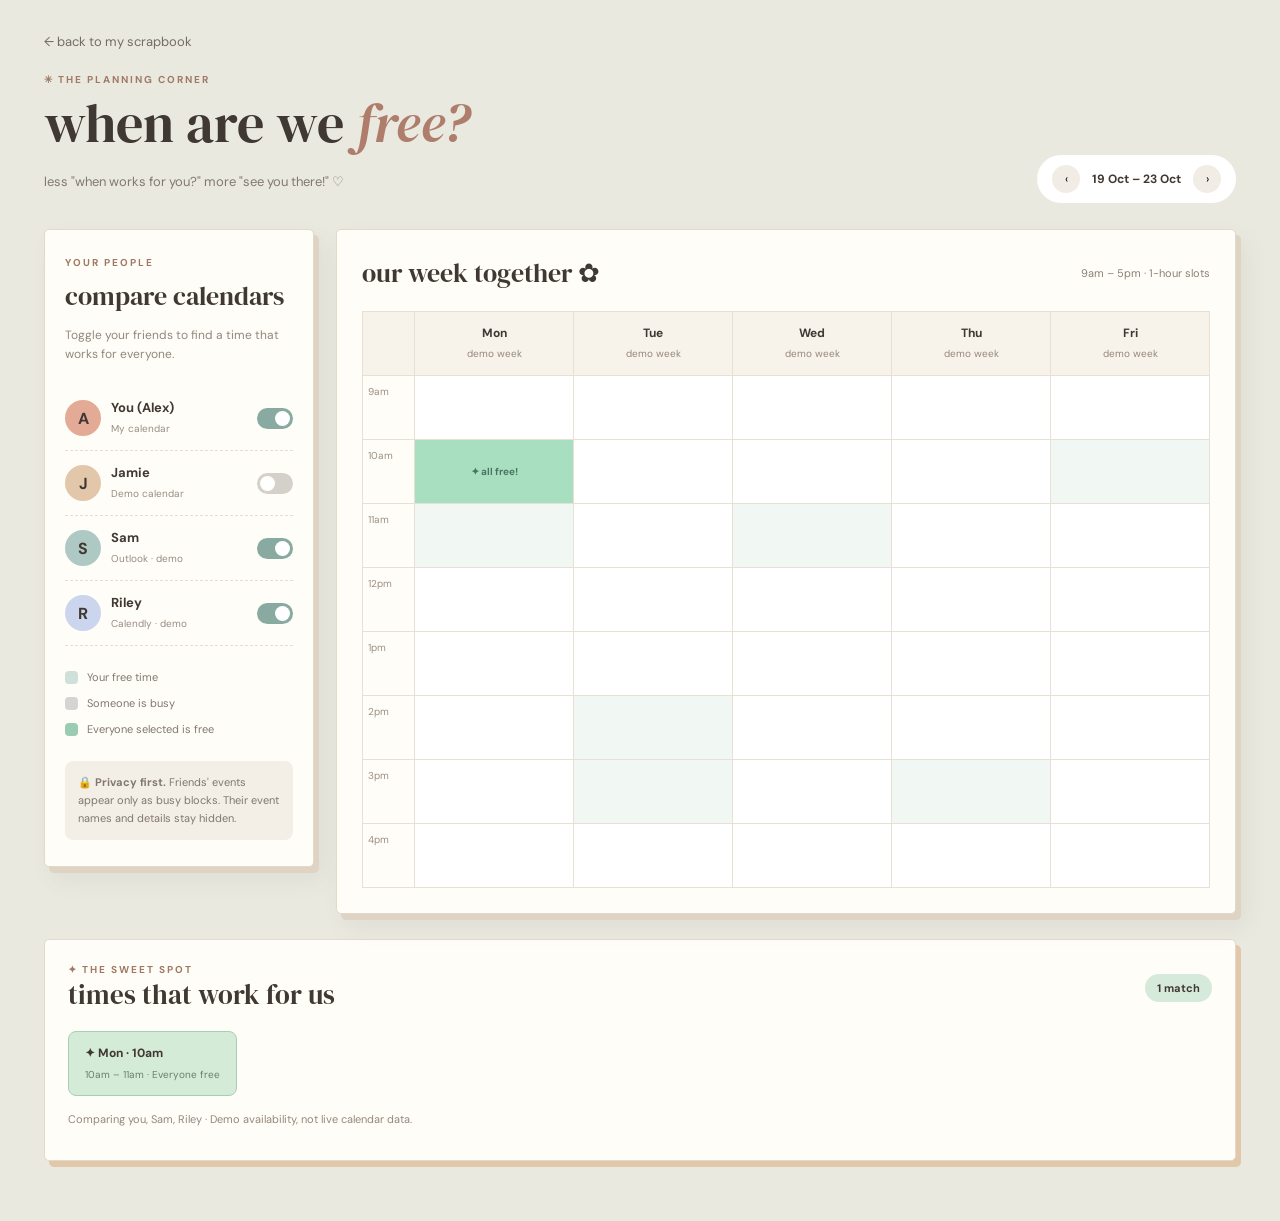
==== commit a284bb8d: "Attempt to to put the Flask app together?" ====
--- a/calendar.html
+++ b/calendar.html
@@ -2,27 +2,370 @@
 <!DOCTYPE html>
 <html lang="en">
 <head>
-  <meta charset="UTF-8">
-  <meta name="viewport" content="width=device-width, initial-scale=1">
-  <title>Reel Plans | Calendar</title>
-  <link rel="stylesheet" href="calendar.css">
-  <script src="calendar.js" defer></script>
+<meta charset="UTF-8">
+<meta name="viewport" content="width=device-width, initial-scale=1">
+<title>Our Little Plans — Calendar</title>
+<style>
+@import url('https://fonts.googleapis.com/css2?family=DM+Sans:wght@400;500;600;700&family=DM+Serif+Display:ital@0;1&display=swap');
+
+:root {
+  --ink: #403832;
+  --paper: #fffdf7;
+  --peach: #e3aa96;
+  --sage: #aec9c4;
+  --mint: #cfe0da;
+  --beige: #e2c7aa;
+  --grey: #e8e6e2;
+}
+
+* { box-sizing: border-box; }
+
+body {
+  margin: 0;
+  color: var(--ink);
+  font-family: 'DM Sans', sans-serif;
+  background: #e9e9df;
+}
+
+button { font: inherit; cursor: pointer; }
+
+.page {
+  max-width: 1240px;
+  margin: 0 auto;
+  padding: 30px 24px 60px;
+}
+
+.back {
+  color: #766c64;
+  text-decoration: none;
+  font-size: 13px;
+}
+
+.header {
+  display: flex;
+  justify-content: space-between;
+  align-items: end;
+  gap: 20px;
+  margin: 22px 0 26px;
+}
+
+h1, h2, h3 {
+  font-family: 'DM Serif Display', serif;
+  font-weight: 400;
+}
+
+h1 { font-size: clamp(34px, 5vw, 54px); margin: 0; }
+h1 em { color: #ae7d6c; }
+
+.subtitle { color: #82786f; font-size: 13px; }
+
+.week-nav {
+  display: flex;
+  align-items: center;
+  gap: 12px;
+  background: white;
+  padding: 10px 15px;
+  border-radius: 30px;
+  font-size: 12px;
+  white-space: nowrap;
+}
+
+.week-nav button {
+  border: 0;
+  background: #f1ede5;
+  width: 28px;
+  height: 28px;
+  border-radius: 50%;
+}
+
+.layout {
+  display: grid;
+  grid-template-columns: 270px minmax(0, 1fr);
+  gap: 22px;
+  align-items: start;
+}
+
+.paper {
+  background: var(--paper);
+  border: 1px solid #e2d9cd;
+  border-radius: 5px;
+  box-shadow: 5px 6px 0 #dfd3c3, 9px 12px 25px #665d5015;
+}
+
+.sidebar { padding: 26px 20px; }
+
+.small-label {
+  text-transform: uppercase;
+  letter-spacing: 2px;
+  color: #a07965;
+  font-size: 10px;
+  font-weight: 700;
+}
+
+.sidebar h2 { margin: 9px 0 6px; font-size: 26px; }
+
+.helper {
+  color: #92877e;
+  font-size: 12px;
+  line-height: 1.6;
+  margin-bottom: 22px;
+}
+
+.friend {
+  display: flex;
+  align-items: center;
+  gap: 10px;
+  padding: 13px 0;
+  border-bottom: 1px dashed #e5ddd2;
+  cursor: pointer;
+}
+
+.friend input {
+  position: absolute;
+  opacity: 0;
+}
+
+.avatar {
+  width: 36px;
+  height: 36px;
+  border-radius: 50%;
+  display: grid;
+  place-items: center;
+  font-weight: 700;
+  flex-shrink: 0;
+}
+
+.friend-info { flex: 1; min-width: 0; }
+.friend-info strong { display: block; font-size: 13px; }
+.friend-info small { color: #988d84; font-size: 10px; }
+
+.switch {
+  width: 36px;
+  height: 21px;
+  border-radius: 20px;
+  background: #d5d0ca;
+  padding: 3px;
+  transition: background .25s;
+}
+
+.switch::after {
+  content: "";
+  display: block;
+  width: 15px;
+  height: 15px;
+  border-radius: 50%;
+  background: white;
+  transition: transform .25s;
+}
+
+.friend input:checked ~ .switch { background: #88aaa0; }
+.friend input:checked ~ .switch::after { transform: translateX(15px); }
+.friend:focus-within { outline: 2px solid #91b3af; outline-offset: 3px; }
+
+.legend {
+  margin-top: 24px;
+  display: grid;
+  gap: 12px;
+  font-size: 11px;
+  color: #82786f;
+}
+
+.legend-row { display: flex; align-items: center; gap: 9px; }
+
+.dot { width: 13px; height: 13px; border-radius: 4px; }
+.dot.free { background: var(--mint); }
+.dot.busy { background: #d5d4d2; }
+.dot.match { background: #9acbb3; }
+
+.privacy-note {
+  background: #f3efe7;
+  padding: 13px;
+  border-radius: 8px;
+  margin-top: 25px;
+  color: #81776c;
+  font-size: 11px;
+  line-height: 1.6;
+}
+
+.calendar-paper {
+  padding: 25px;
+  min-width: 0;
+}
+
+.calendar-top {
+  display: flex;
+  justify-content: space-between;
+  align-items: center;
+  margin-bottom: 20px;
+  gap: 12px;
+}
+
+.calendar-top h2 { margin: 0; font-size: 26px; }
+.calendar-top span { font-size: 11px; color: #8c8178; }
+
+.calendar-scroll { overflow-x: auto; }
+
+.calendar-grid {
+  display: grid;
+  grid-template-columns: 52px repeat(5, minmax(92px, 1fr));
+  min-width: 550px;
+  border-top: 1px solid #e8e0d5;
+  border-left: 1px solid #e8e0d5;
+}
+
+.grid-head, .time-label, .slot {
+  border-right: 1px solid #e8e0d5;
+  border-bottom: 1px solid #e8e0d5;
+}
+
+.grid-head {
+  padding: 13px 4px;
+  text-align: center;
+  background: #f7f3eb;
+}
+
+.grid-head strong { display: block; font-size: 12px; }
+.grid-head small { font-size: 10px; color: #95887c; }
+
+.time-label {
+  font-size: 10px;
+  padding: 9px 5px;
+  color: #9b8f83;
+}
+
+.slot {
+  height: 64px;
+  padding: 5px;
+  background: white;
+  transition: background .35s, transform .2s;
+  position: relative;
+}
+
+.slot.own-free { background: #f1f8f4; }
+.slot.match { background: #ccebd9; }
+.slot.best { background: #a9dfc1; }
+
+.slot:hover { filter: brightness(.97); }
+
+.slot-inner {
+  height: 100%;
+  display: flex;
+  flex-direction: column;
+  justify-content: center;
+  gap: 3px;
+}
+
+.slot-label {
+  font-size: 10px;
+  font-weight: 700;
+  color: #487461;
+  text-align: center;
+}
+
+
+
+@keyframes slideIn {
+  from { opacity: 0; transform: scaleX(.4); }
+  to { opacity: 1; transform: scaleX(1); }
+}
+
+@keyframes pop {
+  0% { transform: scale(.7); opacity: 0; }
+  65% { transform: scale(1.12); }
+  100% { transform: scale(1); opacity: 1; }
+}
+
+.results {
+  margin-top: 25px;
+  padding: 23px;
+  background: #fffdf7;
+  border: 1px solid #e3d9cc;
+  border-radius: 5px;
+  box-shadow: 5px 6px 0 #e2c7aa;
+}
+
+.results-header {
+  display: flex;
+  justify-content: space-between;
+  align-items: center;
+  gap: 10px;
+}
+
+.results h2 { margin: 0; font-size: 27px; }
+
+.count {
+  background: #d6eadb;
+  border-radius: 20px;
+  padding: 7px 12px;
+  font-size: 11px;
+  font-weight: 700;
+}
+
+.result-list {
+  display: flex;
+  flex-wrap: wrap;
+  gap: 10px;
+  margin-top: 18px;
+}
+
+.result {
+  border: 1px solid #c4dacb;
+  background: #edf6ee;
+  padding: 13px 16px;
+  border-radius: 8px;
+  font-size: 12px;
+  animation: appear .3s ease both;
+}
+
+.result strong { display: block; margin-bottom: 5px; }
+.result small { color: #68806e; }
+
+.result.primary {
+  background: #d3ebd7;
+  border-color: #a8ceb3;
+}
+
+@keyframes appear {
+  from { opacity: 0; transform: translateY(8px); }
+  to { opacity: 1; transform: translateY(0); }
+}
+
+.footer-note {
+  margin-top: 16px;
+  font-size: 11px;
+  color: #94887c;
+}
+
+@media(max-width: 800px) {
+  .layout { grid-template-columns: 1fr; }
+  .header { flex-direction: column; align-items: start; }
+  .page { padding: 20px 14px 50px; }
+  .calendar-paper { padding: 15px; }
+}
+
+@media(prefers-reduced-motion: reduce) {
+  *, *::before, *::after {
+    animation: none !important;
+    transition: none !important;
+  }
+}
+</style>
 </head>
+
 <body>
-
 <main class="page">
-  <a href="real_app.py" class="back">← back to my ideas</a>
+  <a href="/" class="back">← back to my scrapbook</a>
 
   <header class="header">
     <div>
-      <div class="small-label">REEL PLANS / THE PLANNING CORNER</div>
+      <div class="small-label">✳ THE PLANNING CORNER</div>
       <h1>when are we <em>free?</em></h1>
-      <p class="subtitle">Pick your free hours, compare with friends, and make a plan.</p>
+      <p class="subtitle">less "when works for you?" more "see you there!" ♡</p>
     </div>
 
     <div class="week-nav">
       <button id="prevWeek" aria-label="Previous week">‹</button>
-      <strong id="weekTitle"></strong>
+      <strong id="weekTitle">This week's availability</strong>
       <button id="nextWeek" aria-label="Next week">›</button>
     </div>
   </header>
@@ -31,36 +374,27 @@
     <aside class="paper sidebar">
       <div class="small-label">YOUR PEOPLE</div>
       <h2>compare calendars</h2>
-      <p class="helper">
-        Toggle friends to compare schedules.
-        Click your hours to change your availability.
-      </p>
+      <p class="helper">Toggle your friends to find a time that works for everyone.</p>
 
       <div id="friendList"></div>
 
       <div class="legend">
-        <div class="legend-row"><span class="dot free"></span>Your free time</div>
-        <div class="legend-row"><span class="dot busy"></span>You're busy</div>
-        <div class="legend-row"><span class="dot match"></span>Everyone is free</div>
+        <div class="legend-row"><span class="dot free"></span> Your free time</div>
+        <div class="legend-row"><span class="dot busy"></span> Someone is busy</div>
+        <div class="legend-row"><span class="dot match"></span> Everyone selected is free</div>
       </div>
 
-      <button id="pushBtn" class="push-btn" disabled>push to friends ↗</button>
-      <p class="push-hint" id="pushHint">
-        Change a time slot to share your updated availability.
-      </p>
-
-      <div class="saved-plans">
-        <strong>our confirmed plans</strong>
-        <ul id="savedPlans"></ul>
+      <div class="privacy-note">
+        🔒 <strong>Privacy first.</strong>
+        Friends' events appear only as busy blocks. Their event names and details stay hidden.
       </div>
     </aside>
 
     <section class="paper calendar-paper">
       <div class="calendar-top">
-        <h2>our week together</h2>
-        <span>9am – 5pm · tap to edit</span>
+        <h2>our week together ✿</h2>
+        <span>9am – 5pm · 1-hour slots</span>
       </div>
-
       <div class="calendar-scroll">
         <div class="calendar-grid" id="calendarGrid"></div>
       </div>
@@ -70,39 +404,241 @@
   <section class="results">
     <div class="results-header">
       <div>
-        <div class="small-label">THE SWEET SPOT</div>
+        <div class="small-label">✦ THE SWEET SPOT</div>
         <h2>times that work for us</h2>
       </div>
       <span class="count" id="matchCount">0 matches</span>
     </div>
-
     <div class="result-list" id="resultList"></div>
     <p class="footer-note" id="resultNote"></p>
   </section>
 </main>
 
-<!-- PLAN POPUP -->
-<div class="modal" id="planModal" hidden>
-  <div class="modal-content" role="dialog"
-       aria-modal="true" aria-labelledby="modalTitle">
-
-    <button class="close" id="closeModal" aria-label="Close popup">×</button>
-
-    <div class="small-label">LET'S MAKE IT HAPPEN</div>
-    <h2 id="modalTitle">it's a date!</h2>
-    <p class="modal-date" id="modalDate"></p>
-
-    <div class="suggestions-title">suggestions from your saved content</div>
-    <div id="suggestions"></div>
-
-    <label class="place-label" for="placeInput">where are we going?</label>
-    <input class="place-input" id="placeInput"
-           placeholder="Type a place or choose above">
-
-    <button class="confirm-btn" id="confirmPlan">make this plan ↗</button>
-    <p class="modal-message" id="modalMessage" role="status"></p>
-  </div>
-</div>
-
+<script>
+// DEMO DATA — no external calendar accounts are accessed.
+const DAYS = ["Mon", "Tue", "Wed", "Thu", "Fri"];
+const HOURS = [9,10,11,12,13,14,15,16];
+
+const people = [
+  {
+    id: "alex",
+    name: "You (Alex)",
+    source: "My calendar",
+    color: "#e3aa96",
+    free: ["Mon-10","Mon-11","Tue-14","Tue-15","Wed-11","Thu-15","Fri-10"]
+  },
+  {
+    id: "jamie",
+    name: "Jamie",
+    source: "Demo calendar",
+    color: "#e2c7aa",
+    free: ["Mon-10","Mon-11","Tue-14","Wed-11","Thu-15"]
+  },
+  {
+    id: "sam",
+    name: "Sam",
+    source: "Outlook · demo",
+    color: "#aec9c4",
+    free: ["Mon-10","Tue-14","Wed-11","Fri-10"]
+  },
+  {
+    id: "riley",
+    name: "Riley",
+    source: "Calendly · demo",
+    color: "#cbd5ee",
+    free: ["Mon-10","Tue-15","Thu-15","Fri-12"]
+  }
+];
+
+const selected = new Set(["sam","riley"]);
+let weekOffset = 0;
+
+const friendList = document.getElementById("friendList");
+const grid = document.getElementById("calendarGrid");
+const resultList = document.getElementById("resultList");
+const matchCount = document.getElementById("matchCount");
+const resultNote = document.getElementById("resultNote");
+
+function renderFriends() {
+  friendList.innerHTML = "";
+
+  people.forEach((person, index) => {
+    const row = document.createElement("label");
+    row.className = "friend";
+
+    const checked = index === 0 || selected.has(person.id);
+
+    row.innerHTML = `
+      <span class="avatar" style="background:${person.color}">
+        ${person.name === "You (Alex)" ? "A" : person.name[0]}
+      </span>
+      <span class="friend-info">
+        <strong>${person.name}</strong>
+        <small>${person.source}</small>
+      </span>
+      <input type="checkbox" ${checked ? "checked" : ""}
+        ${index === 0 ? "disabled" : ""}>
+      <span class="switch"></span>
+    `;
+
+    if (index !== 0) {
+      const checkbox = row.querySelector("input");
+      checkbox.addEventListener("change", () => {
+        if (checkbox.checked) selected.add(person.id);
+        else selected.delete(person.id);
+        renderCalendar();
+      });
+    }
+
+    friendList.appendChild(row);
+  });
+}
+
+function activePeople() {
+  return people.filter(p => p.id === "alex" || selected.has(p.id));
+}
+
+function isFree(person, slot) {
+  return person.free.includes(slot);
+}
+
+function formatHour(hour) {
+  const suffix = hour >= 12 ? "pm" : "am";
+  const number = hour % 12 || 12;
+  return `${number}${suffix}`;
+}
+
+function getMatches() {
+  const active = activePeople();
+  const matches = [];
+
+  DAYS.forEach(day => {
+    HOURS.forEach(hour => {
+      const slot = `${day}-${hour}`;
+      if (active.every(person => isFree(person, slot))) {
+        matches.push({day, hour, slot});
+      }
+    });
+  });
+
+  return matches;
+}
+
+function renderCalendar() {
+  const active = activePeople();
+  const matches = getMatches();
+  const matchKeys = new Set(matches.map(m => m.slot));
+
+  grid.innerHTML = '<div class="grid-head"></div>';
+
+  DAYS.forEach(day => {
+    const el = document.createElement("div");
+    el.className = "grid-head";
+    el.innerHTML = `<strong>${day}</strong><small>demo week</small>`;
+    grid.appendChild(el);
+  });
+
+  HOURS.forEach(hour => {
+    const time = document.createElement("div");
+    time.className = "time-label";
+    time.textContent = formatHour(hour);
+    grid.appendChild(time);
+
+    DAYS.forEach(day => {
+      const slot = `${day}-${hour}`;
+      const ownFree = isFree(people[0], slot);
+      const everyoneFree = matchKeys.has(slot);
+
+      const cell = document.createElement("div");
+      cell.className = "slot";
+
+      if (ownFree) cell.classList.add("own-free");
+      if (everyoneFree && active.length > 1) cell.classList.add("match");
+      if (everyoneFree && active.length > 2) cell.classList.add("best");
+
+      const inner = document.createElement("div");
+      inner.className = "slot-inner";
+
+      if (everyoneFree && active.length > 1) {
+        const label = document.createElement("span");
+        label.className = "slot-label";
+        label.textContent = "✦ all free!";
+        inner.appendChild(label);
+      } 
+
+      cell.title = `${day} ${formatHour(hour)} — ${
+        everyoneFree ? "Everyone selected is free" : "Not everyone is free"
+      }`;
+
+      cell.appendChild(inner);
+      grid.appendChild(cell);
+    });
+  });
+
+  renderResults(matches);
+}
+
+function renderResults(matches) {
+  matchCount.textContent =
+    `${matches.length} ${matches.length === 1 ? "match" : "matches"}`;
+
+  resultList.innerHTML = "";
+
+  if (matches.length === 0) {
+    resultList.textContent = "No shared free slots this week. Try toggling off a friend ♡";
+  } else {
+    matches.forEach((match, index) => {
+      const card = document.createElement("div");
+      card.className = `result ${index === 0 ? "primary" : ""}`;
+      card.style.animationDelay = `${index * 60}ms`;
+
+      const title = document.createElement("strong");
+      title.textContent = `${index === 0 ? "✦ " : "♡ "}${match.day} · ${formatHour(match.hour)}`;
+
+      const detail = document.createElement("small");
+      detail.textContent = `${formatHour(match.hour)} – ${formatHour(match.hour + 1)} · Everyone free`;
+
+      card.append(title, detail);
+      resultList.appendChild(card);
+    });
+  }
+
+  const names = activePeople().map(p =>
+    p.id === "alex" ? "you" : p.name
+  );
+
+  resultNote.textContent =
+    `Comparing ${names.join(", ")} · Demo availability, not live calendar data.`;
+}
+
+// Week navigation changes the displayed week label.
+// The demo availability template repeats each week.
+function updateWeek() {
+  const monday = new Date(2026, 9, 19);
+  monday.setDate(monday.getDate() + weekOffset * 7);
+
+  const friday = new Date(monday);
+  friday.setDate(friday.getDate() + 4);
+
+  const options = {day:"numeric", month:"short"};
+  document.getElementById("weekTitle").textContent =
+    `${monday.toLocaleDateString("en-GB", options)} – ${friday.toLocaleDateString("en-GB", options)}`;
+
+  renderCalendar();
+}
+
+document.getElementById("prevWeek").addEventListener("click", () => {
+  weekOffset--;
+  updateWeek();
+});
+
+document.getElementById("nextWeek").addEventListener("click", () => {
+  weekOffset++;
+  updateWeek();
+});
+
+renderFriends();
+updateWeek();
+</script>
 </body>
 </html>
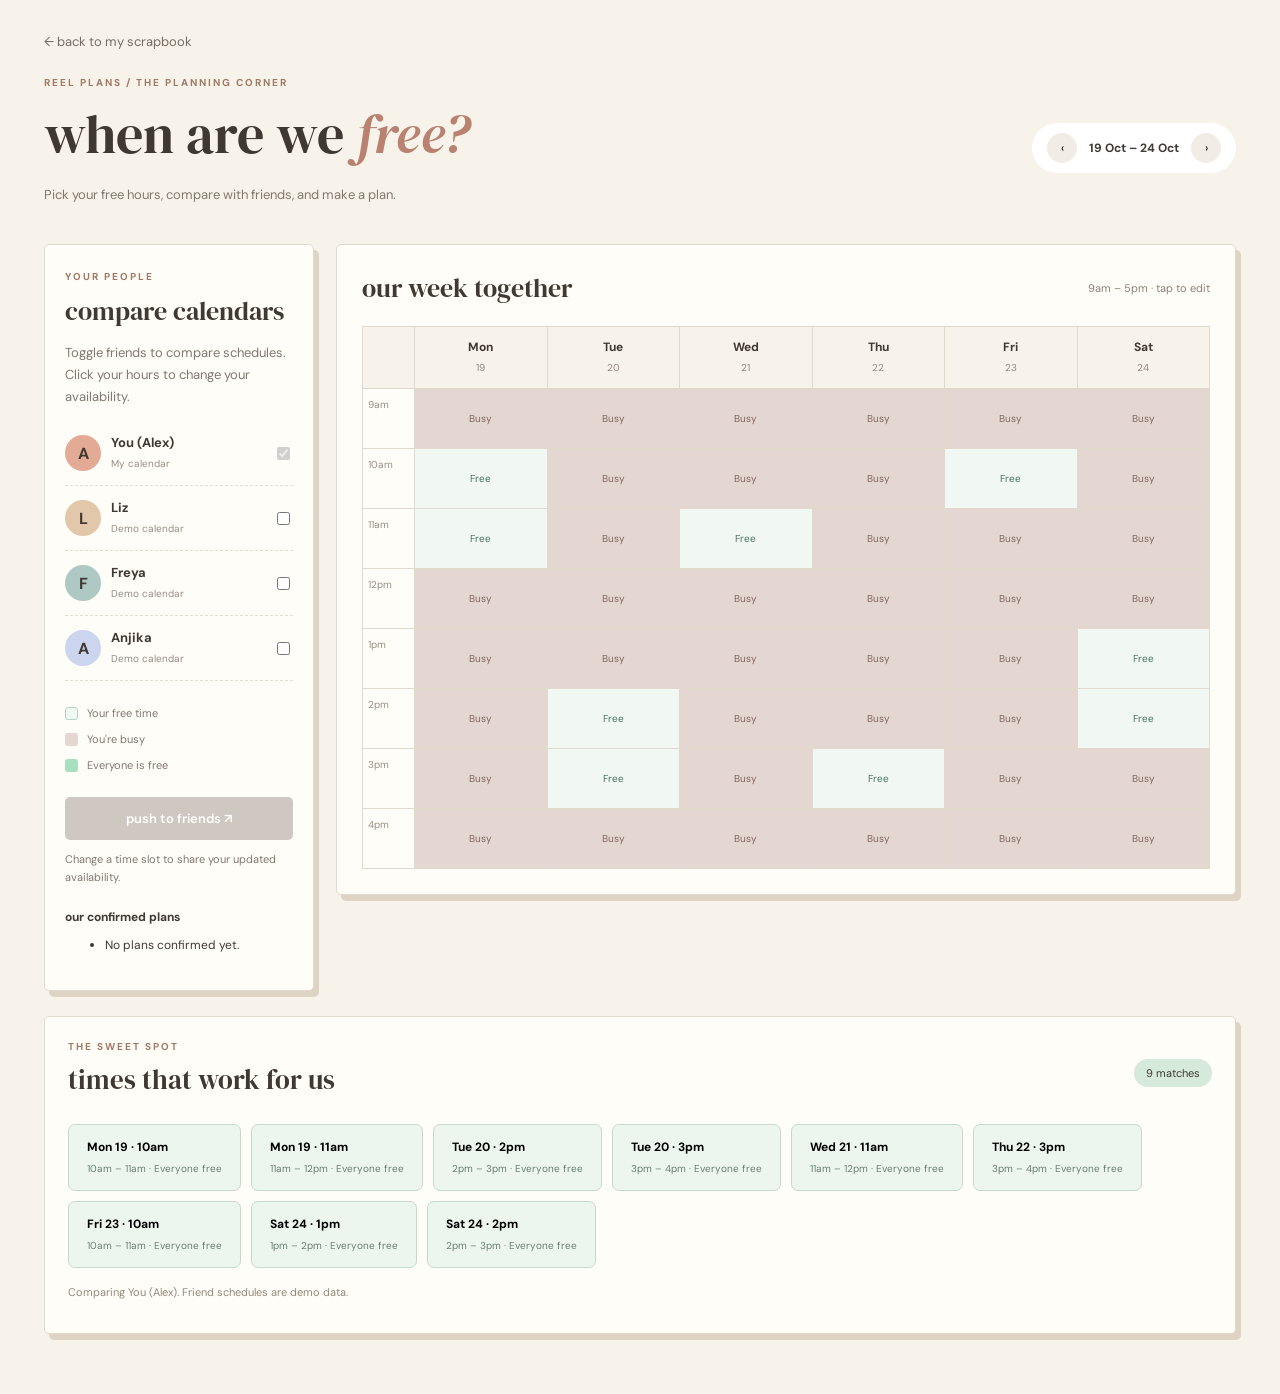
==== commit 488a063b: "Merge branch 'main' of https://github.com/Farah-riz/IKU" ====
--- a/calendar.html
+++ b/calendar.html
@@ -2,370 +2,27 @@
 <!DOCTYPE html>
 <html lang="en">
 <head>
-<meta charset="UTF-8">
-<meta name="viewport" content="width=device-width, initial-scale=1">
-<title>Our Little Plans — Calendar</title>
-<style>
-@import url('https://fonts.googleapis.com/css2?family=DM+Sans:wght@400;500;600;700&family=DM+Serif+Display:ital@0;1&display=swap');
+  <meta charset="UTF-8">
+  <meta name="viewport" content="width=device-width, initial-scale=1">
+  <title>Reel Plans | Calendar</title>
+  <link rel="stylesheet" href="calendar.css">
+  <script src="calendar.js" defer></script>
+</head>
+<body>
 
-:root {
-  --ink: #403832;
-  --paper: #fffdf7;
-  --peach: #e3aa96;
-  --sage: #aec9c4;
-  --mint: #cfe0da;
-  --beige: #e2c7aa;
-  --grey: #e8e6e2;
-}
-
-* { box-sizing: border-box; }
-
-body {
-  margin: 0;
-  color: var(--ink);
-  font-family: 'DM Sans', sans-serif;
-  background: #e9e9df;
-}
-
-button { font: inherit; cursor: pointer; }
-
-.page {
-  max-width: 1240px;
-  margin: 0 auto;
-  padding: 30px 24px 60px;
-}
-
-.back {
-  color: #766c64;
-  text-decoration: none;
-  font-size: 13px;
-}
-
-.header {
-  display: flex;
-  justify-content: space-between;
-  align-items: end;
-  gap: 20px;
-  margin: 22px 0 26px;
-}
-
-h1, h2, h3 {
-  font-family: 'DM Serif Display', serif;
-  font-weight: 400;
-}
-
-h1 { font-size: clamp(34px, 5vw, 54px); margin: 0; }
-h1 em { color: #ae7d6c; }
-
-.subtitle { color: #82786f; font-size: 13px; }
-
-.week-nav {
-  display: flex;
-  align-items: center;
-  gap: 12px;
-  background: white;
-  padding: 10px 15px;
-  border-radius: 30px;
-  font-size: 12px;
-  white-space: nowrap;
-}
-
-.week-nav button {
-  border: 0;
-  background: #f1ede5;
-  width: 28px;
-  height: 28px;
-  border-radius: 50%;
-}
-
-.layout {
-  display: grid;
-  grid-template-columns: 270px minmax(0, 1fr);
-  gap: 22px;
-  align-items: start;
-}
-
-.paper {
-  background: var(--paper);
-  border: 1px solid #e2d9cd;
-  border-radius: 5px;
-  box-shadow: 5px 6px 0 #dfd3c3, 9px 12px 25px #665d5015;
-}
-
-.sidebar { padding: 26px 20px; }
-
-.small-label {
-  text-transform: uppercase;
-  letter-spacing: 2px;
-  color: #a07965;
-  font-size: 10px;
-  font-weight: 700;
-}
-
-.sidebar h2 { margin: 9px 0 6px; font-size: 26px; }
-
-.helper {
-  color: #92877e;
-  font-size: 12px;
-  line-height: 1.6;
-  margin-bottom: 22px;
-}
-
-.friend {
-  display: flex;
-  align-items: center;
-  gap: 10px;
-  padding: 13px 0;
-  border-bottom: 1px dashed #e5ddd2;
-  cursor: pointer;
-}
-
-.friend input {
-  position: absolute;
-  opacity: 0;
-}
-
-.avatar {
-  width: 36px;
-  height: 36px;
-  border-radius: 50%;
-  display: grid;
-  place-items: center;
-  font-weight: 700;
-  flex-shrink: 0;
-}
-
-.friend-info { flex: 1; min-width: 0; }
-.friend-info strong { display: block; font-size: 13px; }
-.friend-info small { color: #988d84; font-size: 10px; }
-
-.switch {
-  width: 36px;
-  height: 21px;
-  border-radius: 20px;
-  background: #d5d0ca;
-  padding: 3px;
-  transition: background .25s;
-}
-
-.switch::after {
-  content: "";
-  display: block;
-  width: 15px;
-  height: 15px;
-  border-radius: 50%;
-  background: white;
-  transition: transform .25s;
-}
-
-.friend input:checked ~ .switch { background: #88aaa0; }
-.friend input:checked ~ .switch::after { transform: translateX(15px); }
-.friend:focus-within { outline: 2px solid #91b3af; outline-offset: 3px; }
-
-.legend {
-  margin-top: 24px;
-  display: grid;
-  gap: 12px;
-  font-size: 11px;
-  color: #82786f;
-}
-
-.legend-row { display: flex; align-items: center; gap: 9px; }
-
-.dot { width: 13px; height: 13px; border-radius: 4px; }
-.dot.free { background: var(--mint); }
-.dot.busy { background: #d5d4d2; }
-.dot.match { background: #9acbb3; }
-
-.privacy-note {
-  background: #f3efe7;
-  padding: 13px;
-  border-radius: 8px;
-  margin-top: 25px;
-  color: #81776c;
-  font-size: 11px;
-  line-height: 1.6;
-}
-
-.calendar-paper {
-  padding: 25px;
-  min-width: 0;
-}
-
-.calendar-top {
-  display: flex;
-  justify-content: space-between;
-  align-items: center;
-  margin-bottom: 20px;
-  gap: 12px;
-}
-
-.calendar-top h2 { margin: 0; font-size: 26px; }
-.calendar-top span { font-size: 11px; color: #8c8178; }
-
-.calendar-scroll { overflow-x: auto; }
-
-.calendar-grid {
-  display: grid;
-  grid-template-columns: 52px repeat(5, minmax(92px, 1fr));
-  min-width: 550px;
-  border-top: 1px solid #e8e0d5;
-  border-left: 1px solid #e8e0d5;
-}
-
-.grid-head, .time-label, .slot {
-  border-right: 1px solid #e8e0d5;
-  border-bottom: 1px solid #e8e0d5;
-}
-
-.grid-head {
-  padding: 13px 4px;
-  text-align: center;
-  background: #f7f3eb;
-}
-
-.grid-head strong { display: block; font-size: 12px; }
-.grid-head small { font-size: 10px; color: #95887c; }
-
-.time-label {
-  font-size: 10px;
-  padding: 9px 5px;
-  color: #9b8f83;
-}
-
-.slot {
-  height: 64px;
-  padding: 5px;
-  background: white;
-  transition: background .35s, transform .2s;
-  position: relative;
-}
-
-.slot.own-free { background: #f1f8f4; }
-.slot.match { background: #ccebd9; }
-.slot.best { background: #a9dfc1; }
-
-.slot:hover { filter: brightness(.97); }
-
-.slot-inner {
-  height: 100%;
-  display: flex;
-  flex-direction: column;
-  justify-content: center;
-  gap: 3px;
-}
-
-.slot-label {
-  font-size: 10px;
-  font-weight: 700;
-  color: #487461;
-  text-align: center;
-}
-
-
-
-@keyframes slideIn {
-  from { opacity: 0; transform: scaleX(.4); }
-  to { opacity: 1; transform: scaleX(1); }
-}
-
-@keyframes pop {
-  0% { transform: scale(.7); opacity: 0; }
-  65% { transform: scale(1.12); }
-  100% { transform: scale(1); opacity: 1; }
-}
-
-.results {
-  margin-top: 25px;
-  padding: 23px;
-  background: #fffdf7;
-  border: 1px solid #e3d9cc;
-  border-radius: 5px;
-  box-shadow: 5px 6px 0 #e2c7aa;
-}
-
-.results-header {
-  display: flex;
-  justify-content: space-between;
-  align-items: center;
-  gap: 10px;
-}
-
-.results h2 { margin: 0; font-size: 27px; }
-
-.count {
-  background: #d6eadb;
-  border-radius: 20px;
-  padding: 7px 12px;
-  font-size: 11px;
-  font-weight: 700;
-}
-
-.result-list {
-  display: flex;
-  flex-wrap: wrap;
-  gap: 10px;
-  margin-top: 18px;
-}
-
-.result {
-  border: 1px solid #c4dacb;
-  background: #edf6ee;
-  padding: 13px 16px;
-  border-radius: 8px;
-  font-size: 12px;
-  animation: appear .3s ease both;
-}
-
-.result strong { display: block; margin-bottom: 5px; }
-.result small { color: #68806e; }
-
-.result.primary {
-  background: #d3ebd7;
-  border-color: #a8ceb3;
-}
-
-@keyframes appear {
-  from { opacity: 0; transform: translateY(8px); }
-  to { opacity: 1; transform: translateY(0); }
-}
-
-.footer-note {
-  margin-top: 16px;
-  font-size: 11px;
-  color: #94887c;
-}
-
-@media(max-width: 800px) {
-  .layout { grid-template-columns: 1fr; }
-  .header { flex-direction: column; align-items: start; }
-  .page { padding: 20px 14px 50px; }
-  .calendar-paper { padding: 15px; }
-}
-
-@media(prefers-reduced-motion: reduce) {
-  *, *::before, *::after {
-    animation: none !important;
-    transition: none !important;
-  }
-}
-</style>
-</head>
-
-<body>
 <main class="page">
   <a href="/" class="back">← back to my scrapbook</a>
 
   <header class="header">
     <div>
-      <div class="small-label">✳ THE PLANNING CORNER</div>
+      <div class="small-label">REEL PLANS / THE PLANNING CORNER</div>
       <h1>when are we <em>free?</em></h1>
-      <p class="subtitle">less "when works for you?" more "see you there!" ♡</p>
+      <p class="subtitle">Pick your free hours, compare with friends, and make a plan.</p>
     </div>
 
     <div class="week-nav">
       <button id="prevWeek" aria-label="Previous week">‹</button>
-      <strong id="weekTitle">This week's availability</strong>
+      <strong id="weekTitle"></strong>
       <button id="nextWeek" aria-label="Next week">›</button>
     </div>
   </header>
@@ -374,27 +31,36 @@
     <aside class="paper sidebar">
       <div class="small-label">YOUR PEOPLE</div>
       <h2>compare calendars</h2>
-      <p class="helper">Toggle your friends to find a time that works for everyone.</p>
+      <p class="helper">
+        Toggle friends to compare schedules.
+        Click your hours to change your availability.
+      </p>
 
       <div id="friendList"></div>
 
       <div class="legend">
-        <div class="legend-row"><span class="dot free"></span> Your free time</div>
-        <div class="legend-row"><span class="dot busy"></span> Someone is busy</div>
-        <div class="legend-row"><span class="dot match"></span> Everyone selected is free</div>
+        <div class="legend-row"><span class="dot free"></span>Your free time</div>
+        <div class="legend-row"><span class="dot busy"></span>You're busy</div>
+        <div class="legend-row"><span class="dot match"></span>Everyone is free</div>
       </div>
 
-      <div class="privacy-note">
-        🔒 <strong>Privacy first.</strong>
-        Friends' events appear only as busy blocks. Their event names and details stay hidden.
+      <button id="pushBtn" class="push-btn" disabled>push to friends ↗</button>
+      <p class="push-hint" id="pushHint">
+        Change a time slot to share your updated availability.
+      </p>
+
+      <div class="saved-plans">
+        <strong>our confirmed plans</strong>
+        <ul id="savedPlans"></ul>
       </div>
     </aside>
 
     <section class="paper calendar-paper">
       <div class="calendar-top">
-        <h2>our week together ✿</h2>
-        <span>9am – 5pm · 1-hour slots</span>
+        <h2>our week together</h2>
+        <span>9am – 5pm · tap to edit</span>
       </div>
+
       <div class="calendar-scroll">
         <div class="calendar-grid" id="calendarGrid"></div>
       </div>
@@ -404,241 +70,39 @@
   <section class="results">
     <div class="results-header">
       <div>
-        <div class="small-label">✦ THE SWEET SPOT</div>
+        <div class="small-label">THE SWEET SPOT</div>
         <h2>times that work for us</h2>
       </div>
       <span class="count" id="matchCount">0 matches</span>
     </div>
+
     <div class="result-list" id="resultList"></div>
     <p class="footer-note" id="resultNote"></p>
   </section>
 </main>
 
-<script>
-// DEMO DATA — no external calendar accounts are accessed.
-const DAYS = ["Mon", "Tue", "Wed", "Thu", "Fri"];
-const HOURS = [9,10,11,12,13,14,15,16];
+<!-- PLAN POPUP -->
+<div class="modal" id="planModal" hidden>
+  <div class="modal-content" role="dialog"
+       aria-modal="true" aria-labelledby="modalTitle">
 
-const people = [
-  {
-    id: "alex",
-    name: "You (Alex)",
-    source: "My calendar",
-    color: "#e3aa96",
-    free: ["Mon-10","Mon-11","Tue-14","Tue-15","Wed-11","Thu-15","Fri-10"]
-  },
-  {
-    id: "jamie",
-    name: "Jamie",
-    source: "Demo calendar",
-    color: "#e2c7aa",
-    free: ["Mon-10","Mon-11","Tue-14","Wed-11","Thu-15"]
-  },
-  {
-    id: "sam",
-    name: "Sam",
-    source: "Outlook · demo",
-    color: "#aec9c4",
-    free: ["Mon-10","Tue-14","Wed-11","Fri-10"]
-  },
-  {
-    id: "riley",
-    name: "Riley",
-    source: "Calendly · demo",
-    color: "#cbd5ee",
-    free: ["Mon-10","Tue-15","Thu-15","Fri-12"]
-  }
-];
+    <button class="close" id="closeModal" aria-label="Close popup">×</button>
 
-const selected = new Set(["sam","riley"]);
-let weekOffset = 0;
+    <div class="small-label">LET'S MAKE IT HAPPEN</div>
+    <h2 id="modalTitle">it's a date!</h2>
+    <p class="modal-date" id="modalDate"></p>
 
-const friendList = document.getElementById("friendList");
-const grid = document.getElementById("calendarGrid");
-const resultList = document.getElementById("resultList");
-const matchCount = document.getElementById("matchCount");
-const resultNote = document.getElementById("resultNote");
+    <div class="suggestions-title">suggestions from your saved content</div>
+    <div id="suggestions"></div>
 
-function renderFriends() {
-  friendList.innerHTML = "";
+    <label class="place-label" for="placeInput">where are we going?</label>
+    <input class="place-input" id="placeInput"
+           placeholder="Type a place or choose above">
 
-  people.forEach((person, index) => {
-    const row = document.createElement("label");
-    row.className = "friend";
+    <button class="confirm-btn" id="confirmPlan">make this plan ↗</button>
+    <p class="modal-message" id="modalMessage" role="status"></p>
+  </div>
+</div>
 
-    const checked = index === 0 || selected.has(person.id);
-
-    row.innerHTML = `
-      <span class="avatar" style="background:${person.color}">
-        ${person.name === "You (Alex)" ? "A" : person.name[0]}
-      </span>
-      <span class="friend-info">
-        <strong>${person.name}</strong>
-        <small>${person.source}</small>
-      </span>
-      <input type="checkbox" ${checked ? "checked" : ""}
-        ${index === 0 ? "disabled" : ""}>
-      <span class="switch"></span>
-    `;
-
-    if (index !== 0) {
-      const checkbox = row.querySelector("input");
-      checkbox.addEventListener("change", () => {
-        if (checkbox.checked) selected.add(person.id);
-        else selected.delete(person.id);
-        renderCalendar();
-      });
-    }
-
-    friendList.appendChild(row);
-  });
-}
-
-function activePeople() {
-  return people.filter(p => p.id === "alex" || selected.has(p.id));
-}
-
-function isFree(person, slot) {
-  return person.free.includes(slot);
-}
-
-function formatHour(hour) {
-  const suffix = hour >= 12 ? "pm" : "am";
-  const number = hour % 12 || 12;
-  return `${number}${suffix}`;
-}
-
-function getMatches() {
-  const active = activePeople();
-  const matches = [];
-
-  DAYS.forEach(day => {
-    HOURS.forEach(hour => {
-      const slot = `${day}-${hour}`;
-      if (active.every(person => isFree(person, slot))) {
-        matches.push({day, hour, slot});
-      }
-    });
-  });
-
-  return matches;
-}
-
-function renderCalendar() {
-  const active = activePeople();
-  const matches = getMatches();
-  const matchKeys = new Set(matches.map(m => m.slot));
-
-  grid.innerHTML = '<div class="grid-head"></div>';
-
-  DAYS.forEach(day => {
-    const el = document.createElement("div");
-    el.className = "grid-head";
-    el.innerHTML = `<strong>${day}</strong><small>demo week</small>`;
-    grid.appendChild(el);
-  });
-
-  HOURS.forEach(hour => {
-    const time = document.createElement("div");
-    time.className = "time-label";
-    time.textContent = formatHour(hour);
-    grid.appendChild(time);
-
-    DAYS.forEach(day => {
-      const slot = `${day}-${hour}`;
-      const ownFree = isFree(people[0], slot);
-      const everyoneFree = matchKeys.has(slot);
-
-      const cell = document.createElement("div");
-      cell.className = "slot";
-
-      if (ownFree) cell.classList.add("own-free");
-      if (everyoneFree && active.length > 1) cell.classList.add("match");
-      if (everyoneFree && active.length > 2) cell.classList.add("best");
-
-      const inner = document.createElement("div");
-      inner.className = "slot-inner";
-
-      if (everyoneFree && active.length > 1) {
-        const label = document.createElement("span");
-        label.className = "slot-label";
-        label.textContent = "✦ all free!";
-        inner.appendChild(label);
-      } 
-
-      cell.title = `${day} ${formatHour(hour)} — ${
-        everyoneFree ? "Everyone selected is free" : "Not everyone is free"
-      }`;
-
-      cell.appendChild(inner);
-      grid.appendChild(cell);
-    });
-  });
-
-  renderResults(matches);
-}
-
-function renderResults(matches) {
-  matchCount.textContent =
-    `${matches.length} ${matches.length === 1 ? "match" : "matches"}`;
-
-  resultList.innerHTML = "";
-
-  if (matches.length === 0) {
-    resultList.textContent = "No shared free slots this week. Try toggling off a friend ♡";
-  } else {
-    matches.forEach((match, index) => {
-      const card = document.createElement("div");
-      card.className = `result ${index === 0 ? "primary" : ""}`;
-      card.style.animationDelay = `${index * 60}ms`;
-
-      const title = document.createElement("strong");
-      title.textContent = `${index === 0 ? "✦ " : "♡ "}${match.day} · ${formatHour(match.hour)}`;
-
-      const detail = document.createElement("small");
-      detail.textContent = `${formatHour(match.hour)} – ${formatHour(match.hour + 1)} · Everyone free`;
-
-      card.append(title, detail);
-      resultList.appendChild(card);
-    });
-  }
-
-  const names = activePeople().map(p =>
-    p.id === "alex" ? "you" : p.name
-  );
-
-  resultNote.textContent =
-    `Comparing ${names.join(", ")} · Demo availability, not live calendar data.`;
-}
-
-// Week navigation changes the displayed week label.
-// The demo availability template repeats each week.
-function updateWeek() {
-  const monday = new Date(2026, 9, 19);
-  monday.setDate(monday.getDate() + weekOffset * 7);
-
-  const friday = new Date(monday);
-  friday.setDate(friday.getDate() + 4);
-
-  const options = {day:"numeric", month:"short"};
-  document.getElementById("weekTitle").textContent =
-    `${monday.toLocaleDateString("en-GB", options)} – ${friday.toLocaleDateString("en-GB", options)}`;
-
-  renderCalendar();
-}
-
-document.getElementById("prevWeek").addEventListener("click", () => {
-  weekOffset--;
-  updateWeek();
-});
-
-document.getElementById("nextWeek").addEventListener("click", () => {
-  weekOffset++;
-  updateWeek();
-});
-
-renderFriends();
-updateWeek();
-</script>
 </body>
 </html>
--- a/calendar.css
+++ b/calendar.css
@@ -0,0 +1,468 @@
+
+@import url('https://fonts.googleapis.com/css2?family=DM+Sans:wght@400;500;600;700&family=DM+Serif+Display:ital@0;1&display=swap');
+
+:root {
+  --ink: #403832;
+  --paper: #fffdf7;
+  --peach: #b98270;
+  --sage: #aec9c4;
+  --mint: #d8ebdf;
+  --border: #e2d9cd;
+}
+
+* { box-sizing: border-box; }
+
+body {
+  margin: 0;
+  background: #f7f3ea;
+  color: var(--ink);
+  font-family: "DM Sans", sans-serif;
+}
+
+button, input { font: inherit; }
+button { cursor: pointer; }
+a { color: inherit; }
+
+h1, h2, h3 {
+  font-family: "DM Serif Display", Georgia, serif;
+  font-weight: 400;
+}
+
+.page {
+  max-width: 1240px;
+  margin: auto;
+  padding: 30px 24px 60px;
+}
+
+.back {
+  font-size: 13px;
+  color: #766c64;
+  text-decoration: none;
+}
+
+.header {
+  display: flex;
+  justify-content: space-between;
+  align-items: center;
+  gap: 20px;
+  margin: 25px 0;
+}
+
+h1 {
+  font-size: clamp(36px, 5vw, 54px);
+  margin: 8px 0;
+}
+
+h1 em { color: var(--peach); }
+
+.subtitle, .helper {
+  color: #82786f;
+  font-size: 13px;
+  line-height: 1.7;
+}
+
+.small-label {
+  color: #a07965;
+  text-transform: uppercase;
+  letter-spacing: 2px;
+  font-size: 10px;
+  font-weight: 700;
+}
+
+.week-nav {
+  display: flex;
+  align-items: center;
+  gap: 12px;
+  padding: 10px 15px;
+  background: white;
+  border-radius: 30px;
+  font-size: 12px;
+  white-space: nowrap;
+}
+
+.week-nav button {
+  border: 0;
+  background: #f1ede5;
+  width: 30px;
+  height: 30px;
+  border-radius: 50%;
+}
+
+.layout {
+  display: grid;
+  grid-template-columns: 270px minmax(0, 1fr);
+  gap: 22px;
+  align-items: start;
+}
+
+.paper, .results {
+  background: var(--paper);
+  border: 1px solid var(--border);
+  border-radius: 5px;
+  box-shadow: 5px 6px 0 #dfd3c3;
+}
+
+.sidebar { padding: 25px 20px; }
+
+.sidebar h2 {
+  font-size: 26px;
+  margin: 10px 0;
+}
+
+.friend {
+  display: flex;
+  align-items: center;
+  gap: 10px;
+  padding: 13px 0;
+  border-bottom: 1px dashed #e5ddd2;
+  cursor: pointer;
+}
+
+.avatar {
+  width: 36px;
+  height: 36px;
+  border-radius: 50%;
+  display: grid;
+  place-items: center;
+  font-weight: 700;
+}
+
+.friend-info { flex: 1; }
+
+.friend-info strong {
+  display: block;
+  font-size: 13px;
+}
+
+.friend-info small {
+  color: #988d84;
+  font-size: 10px;
+}
+
+.friend input { accent-color: #88aaa0; }
+
+.legend {
+  margin: 25px 0;
+  display: grid;
+  gap: 12px;
+  font-size: 11px;
+  color: #82786f;
+}
+
+.legend-row {
+  display: flex;
+  align-items: center;
+  gap: 9px;
+}
+
+.dot {
+  width: 13px;
+  height: 13px;
+  border-radius: 3px;
+}
+
+.dot.free {
+  background: #f1f8f4;
+  border: 1px solid #b5d5c4;
+}
+
+.dot.busy { background: #e4d7d2; }
+.dot.match { background: #a9dfc1; }
+
+.push-btn, .confirm-btn {
+  width: 100%;
+  border: 0;
+  background: var(--peach);
+  color: white;
+  padding: 13px;
+  border-radius: 5px;
+  font-size: 13px;
+  font-weight: 600;
+}
+
+.push-btn:hover, .confirm-btn:hover {
+  background: #986b5b;
+}
+
+.push-btn:disabled {
+  background: #cfc8c0;
+  cursor: not-allowed;
+}
+
+.push-hint {
+  color: #82786f;
+  font-size: 11px;
+  line-height: 1.6;
+}
+
+.calendar-paper {
+  padding: 25px;
+  min-width: 0;
+}
+
+.calendar-top {
+  display: flex;
+  justify-content: space-between;
+  align-items: center;
+  gap: 12px;
+  margin-bottom: 20px;
+}
+
+.calendar-top h2 {
+  margin: 0;
+  font-size: 26px;
+}
+
+.calendar-top span {
+  color: #8c8178;
+  font-size: 11px;
+}
+
+.calendar-scroll { overflow-x: auto; }
+
+.calendar-grid {
+  display: grid;
+  grid-template-columns: 52px repeat(6, minmax(85px, 1fr));
+  min-width: 600px;
+  border-top: 1px solid var(--border);
+  border-left: 1px solid var(--border);
+}
+
+.grid-head, .time-label, .slot {
+  border-right: 1px solid var(--border);
+  border-bottom: 1px solid var(--border);
+}
+
+.grid-head {
+  padding: 12px 3px;
+  text-align: center;
+  background: #f7f3eb;
+}
+
+.grid-head strong {
+  display: block;
+  font-size: 12px;
+}
+
+.grid-head small {
+  color: #95887c;
+  font-size: 10px;
+}
+
+.time-label {
+  padding: 9px 5px;
+  font-size: 10px;
+  color: #9b8f83;
+}
+
+.slot {
+  height: 60px;
+  padding: 5px;
+  background: #e4d7d2;
+  border-top: 0;
+  border-left: 0;
+  color: #80655d;
+  font-size: 10px;
+  transition: background .15s;
+}
+
+.slot.own-free {
+  background: #f1f8f4;
+  color: #487461;
+}
+
+.slot.match {
+  background: #a9dfc1;
+  color: #356b51;
+  font-weight: 700;
+}
+
+.slot:hover { filter: brightness(.94); }
+
+.slot:focus-visible {
+  outline: 3px solid #a07965;
+  outline-offset: -3px;
+}
+
+.results {
+  margin-top: 25px;
+  padding: 23px;
+}
+
+.results-header {
+  display: flex;
+  justify-content: space-between;
+  align-items: center;
+  gap: 10px;
+}
+
+.results h2 {
+  margin: 8px 0;
+  font-size: 27px;
+}
+
+.count {
+  background: #d6eadb;
+  border-radius: 20px;
+  padding: 7px 12px;
+  font-size: 11px;
+}
+
+.result-list {
+  display: flex;
+  flex-wrap: wrap;
+  gap: 10px;
+  margin-top: 18px;
+}
+
+.result {
+  text-align: left;
+  border: 1px solid #c4dacb;
+  background: #edf6ee;
+  padding: 14px 18px;
+  border-radius: 7px;
+  font-size: 12px;
+}
+
+.result:hover {
+  background: #d3ebd7;
+  transform: translateY(-2px);
+}
+
+.result strong {
+  display: block;
+  margin-bottom: 5px;
+}
+
+.result small { color: #68806e; }
+
+.footer-note {
+  margin-top: 17px;
+  color: #94887c;
+  font-size: 11px;
+}
+
+/* POPUP */
+
+.modal {
+  position: fixed;
+  inset: 0;
+  z-index: 100;
+  background: rgba(35, 30, 25, .55);
+  display: flex;
+  align-items: center;
+  justify-content: center;
+  padding: 20px;
+}
+
+.modal[hidden] { display: none; }
+
+.modal-content {
+  background: var(--paper);
+  padding: 30px;
+  width: 100%;
+  max-width: 500px;
+  max-height: 90vh;
+  overflow-y: auto;
+  border-radius: 7px;
+  box-shadow: 8px 10px 0 #d6bda8;
+  position: relative;
+}
+
+.close {
+  position: absolute;
+  top: 15px;
+  right: 18px;
+  border: 0;
+  background: none;
+  font-size: 25px;
+}
+
+.modal-content h2 {
+  font-size: 32px;
+  margin: 12px 0;
+}
+
+.modal-date {
+  font-size: 13px;
+  color: #82786f;
+  margin-bottom: 25px;
+}
+
+.suggestions-title {
+  font-size: 12px;
+  font-weight: 700;
+  margin-bottom: 12px;
+}
+
+.suggestion {
+  width: 100%;
+  display: block;
+  text-align: left;
+  padding: 14px;
+  margin-bottom: 10px;
+  background: #f7f3eb;
+  border: 1px solid var(--border);
+  border-radius: 5px;
+}
+
+.suggestion strong {
+  display: block;
+  font-size: 13px;
+  margin-bottom: 5px;
+}
+
+.suggestion small {
+  font-size: 11px;
+  color: #82786f;
+}
+
+.suggestion.selected {
+  background: #d8ebdf;
+  border-color: #88aaa0;
+}
+
+.suggestion:disabled {
+  opacity: .55;
+  cursor: not-allowed;
+}
+
+.place-label {
+  display: block;
+  font-size: 12px;
+  font-weight: 700;
+  margin: 22px 0 8px;
+}
+
+.place-input {
+  width: 100%;
+  padding: 13px;
+  border: 1px solid var(--border);
+  border-radius: 5px;
+  background: white;
+  margin-bottom: 16px;
+}
+
+.modal-message {
+  font-size: 12px;
+  color: #68806e;
+  margin: 12px 0;
+}
+
+.saved-plans {
+  margin-top: 22px;
+  font-size: 12px;
+}
+
+.saved-plans li { margin: 9px 0; }
+
+@media (max-width: 800px) {
+  .layout { grid-template-columns: 1fr; }
+  .header { flex-direction: column; align-items: flex-start; }
+  .page { padding: 20px 14px 50px; }
+  .calendar-paper { padding: 15px; }
+}
+
+@media (prefers-reduced-motion: reduce) {
+  * { transition: none !important; }
+}
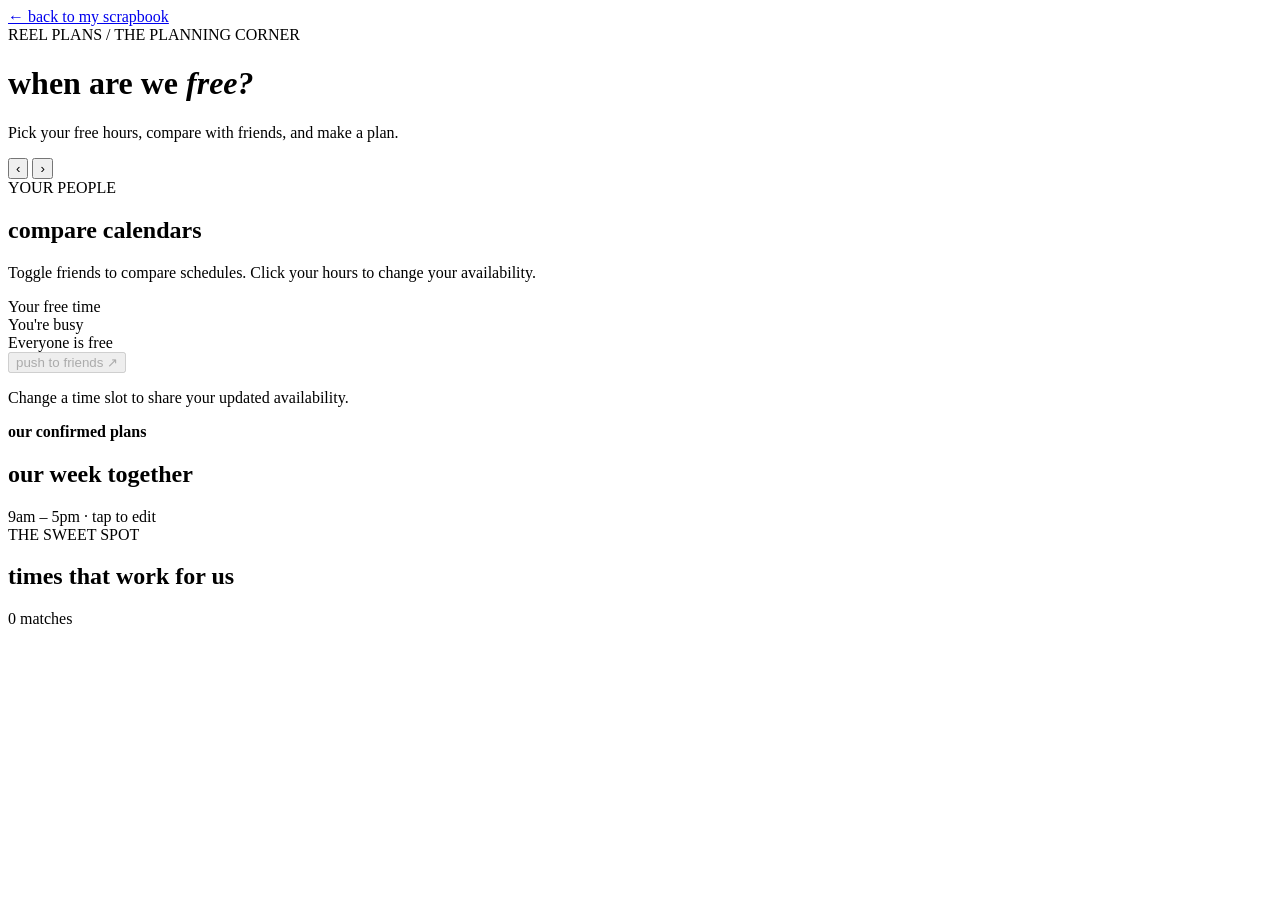
==== commit b35ebadc: "Fix asset and route paths - IT WORKS NOW! Update page links and static asset references to use serve" ====
--- a/calendar.html
+++ b/calendar.html
@@ -5,8 +5,8 @@
   <meta charset="UTF-8">
   <meta name="viewport" content="width=device-width, initial-scale=1">
   <title>Reel Plans | Calendar</title>
-  <link rel="stylesheet" href="calendar.css">
-  <script src="calendar.js" defer></script>
+  <link rel="stylesheet" href="/assets/calendar.css">
+  <script src="/assets/calendar.js" defer></script>
 </head>
 <body>
 
